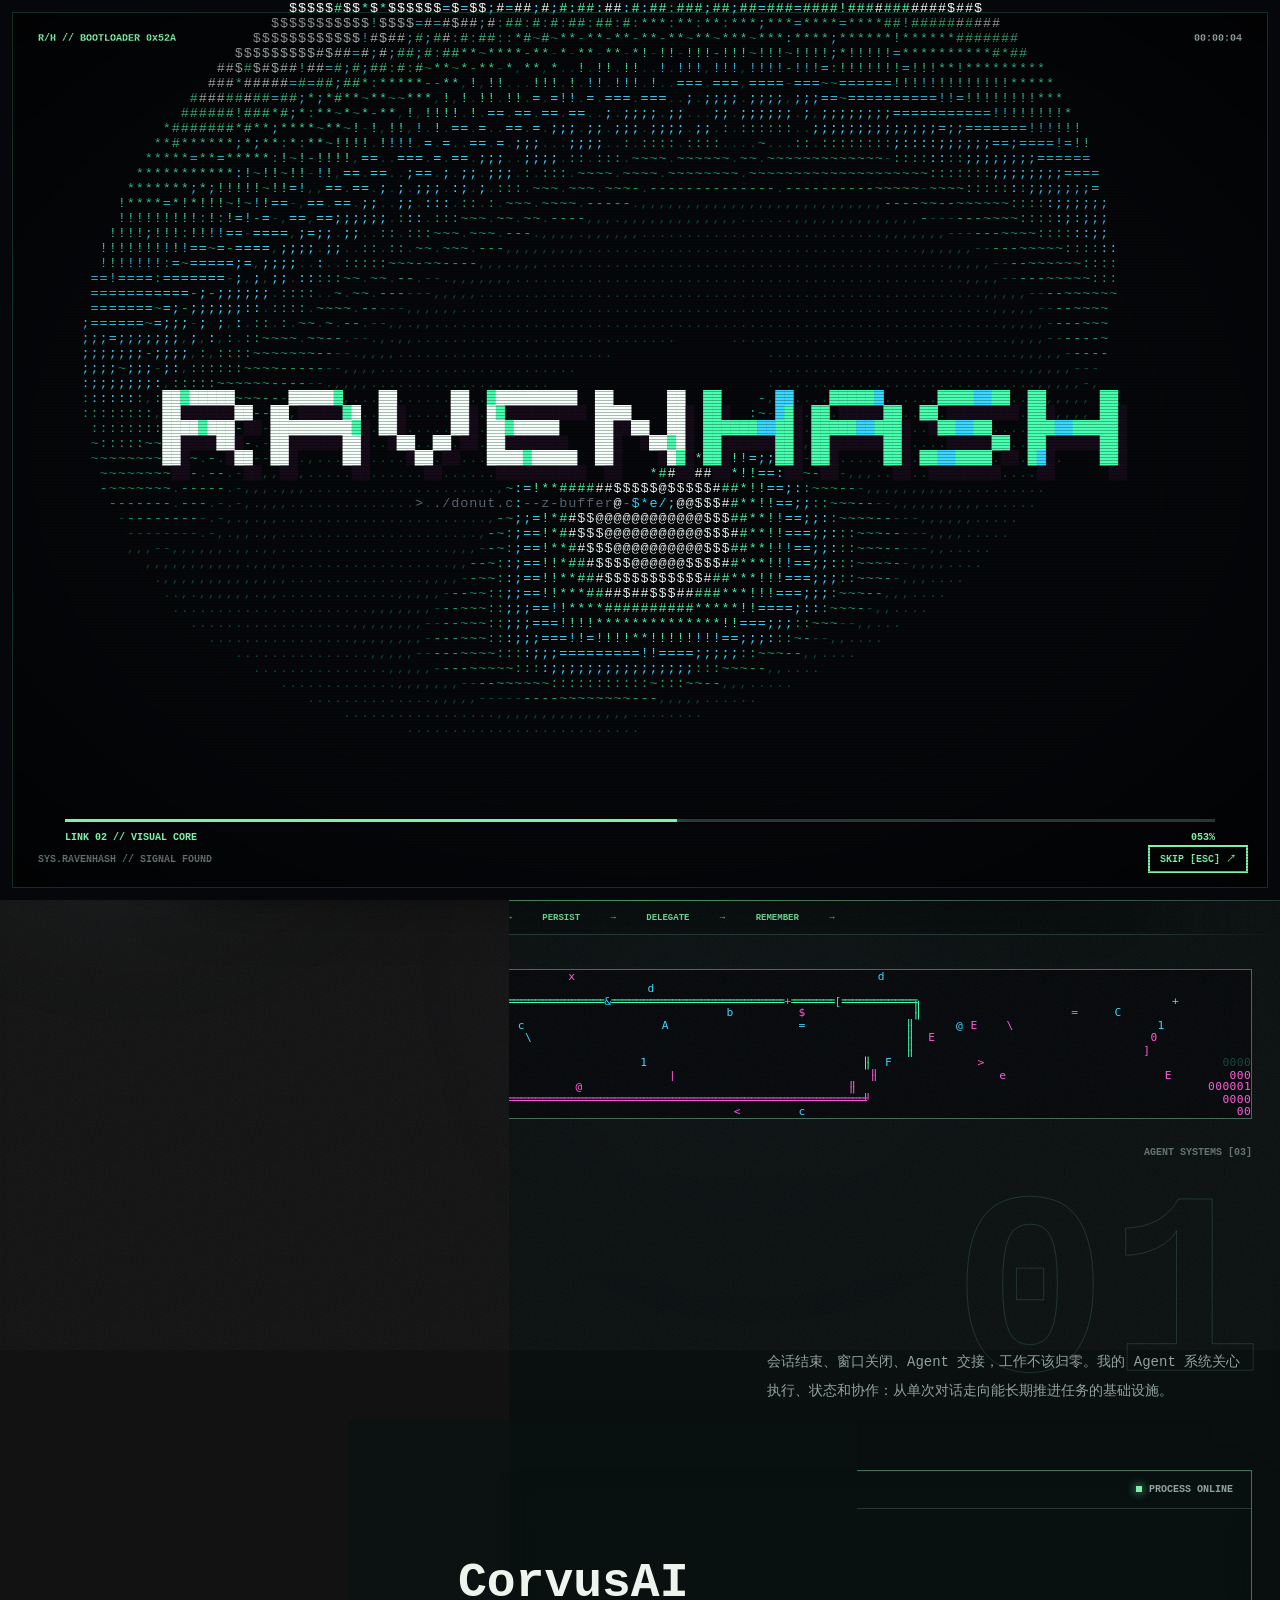
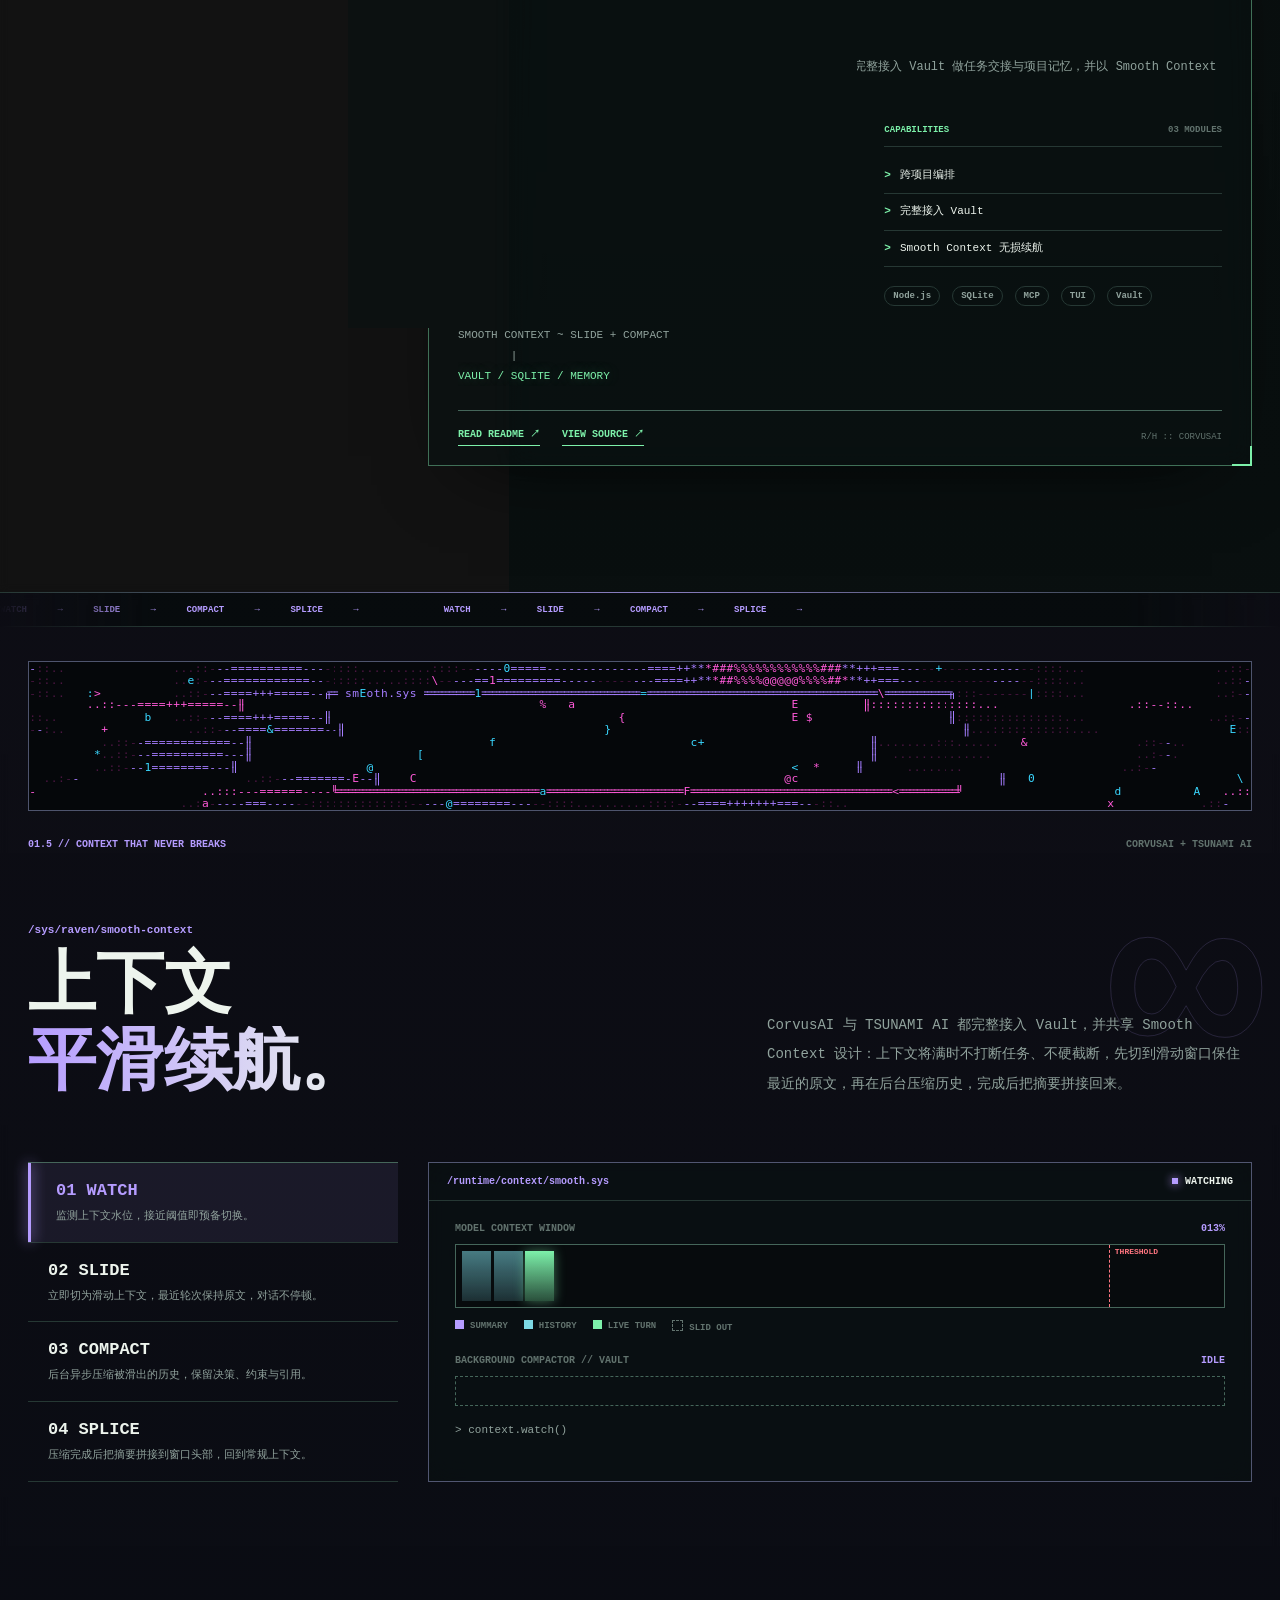
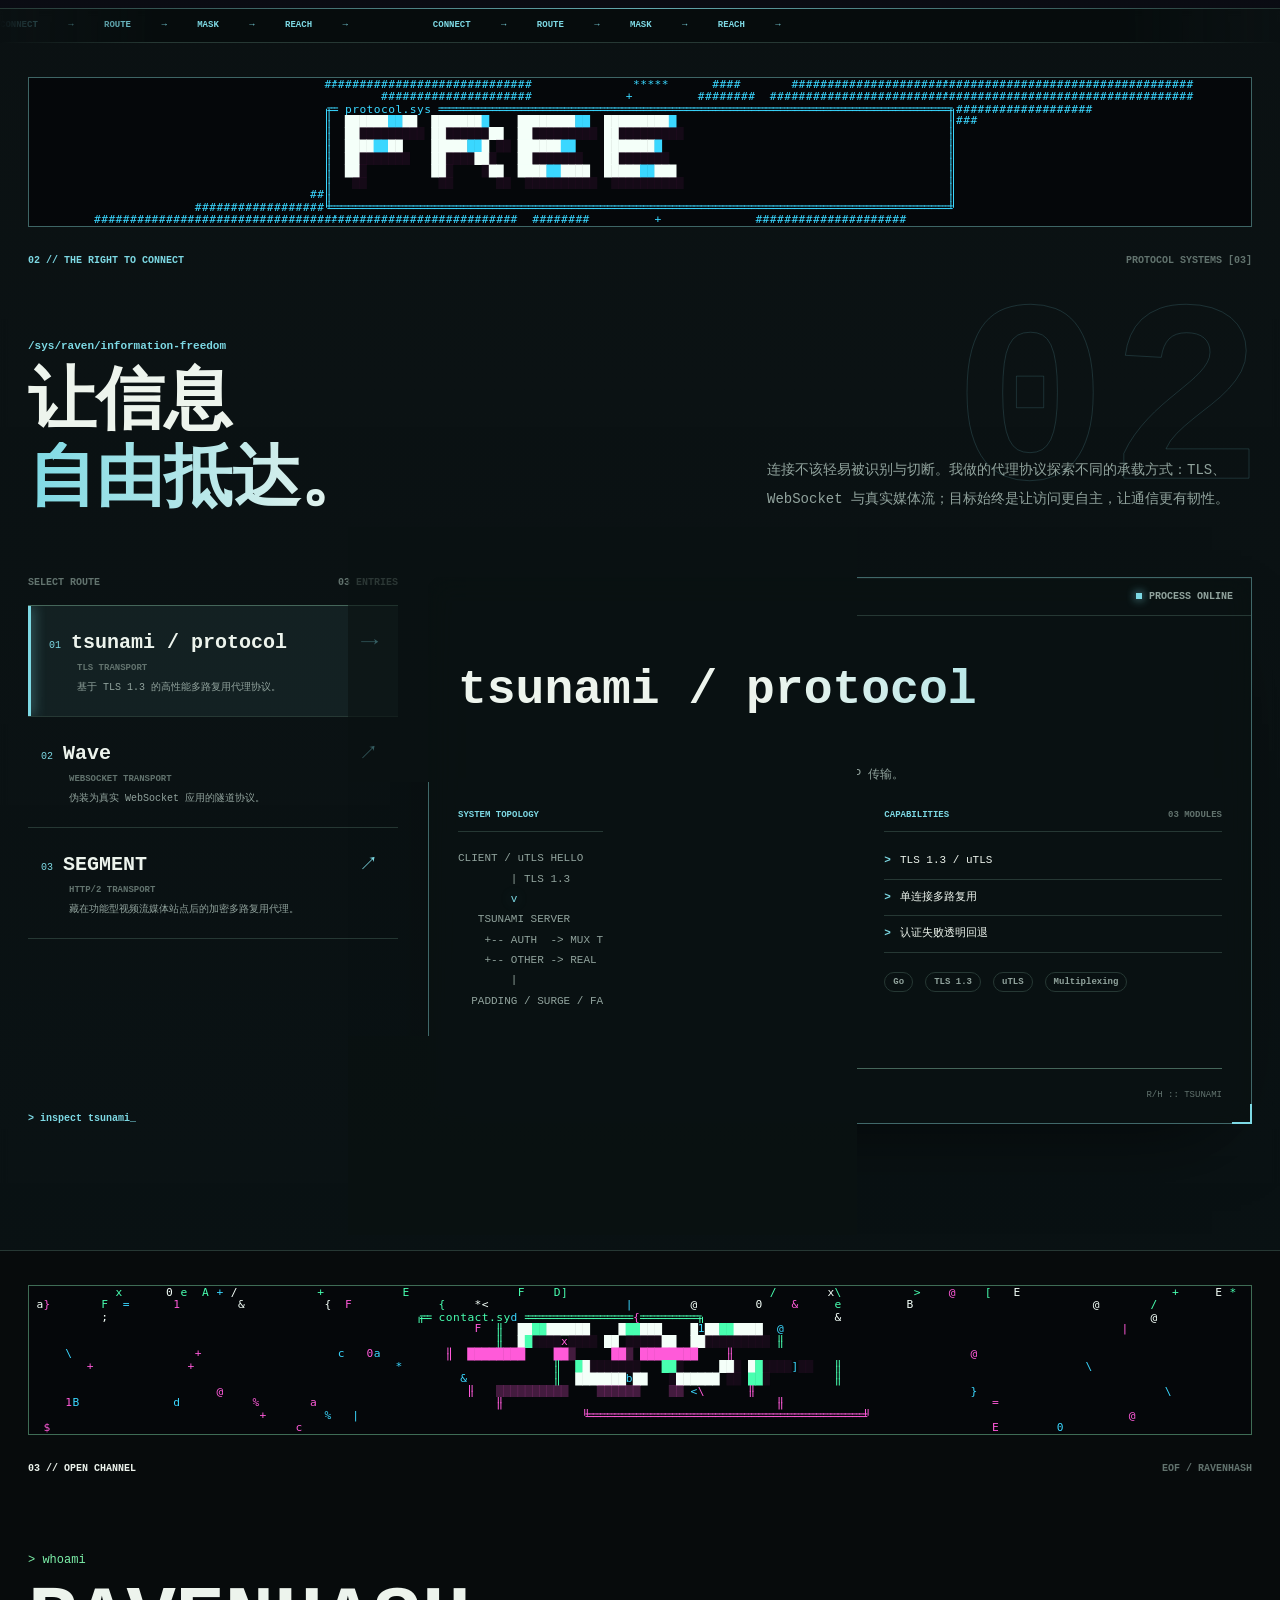
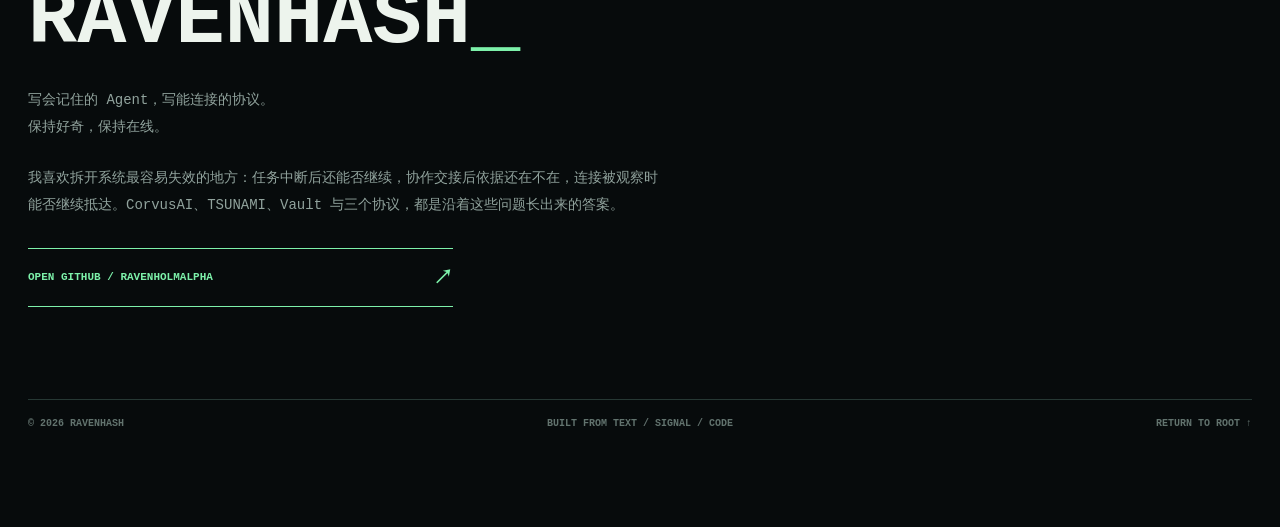
==== index.html @ 02976c50 "first commit" ====
<!doctype html>
<html lang="zh-CN">
<head>
  <meta charset="utf-8">
  <meta name="viewport" content="width=device-width, initial-scale=1">
  <meta name="theme-color" content="#070b0c">
  <meta name="description" content="RavenHASH 的个人终端：持续工作的 AI Agent，与通向信息自由的代理协议。">
  <title>RavenHASH // Operator Terminal</title>
  <link rel="icon" href="./favicon.svg" type="image/svg+xml">
  <link rel="stylesheet" href="./styles.css">
  <link rel="stylesheet" href="./design.css">
  <script src="./tui/core.js" defer></script>
  <script src="./tui/draw.js" defer></script>
  <script src="./tui/bg.js" defer></script>
  <script src="./tui/intro.js" defer></script>
  <script src="./tui/hero.js" defer></script>
  <script src="./tui/sections.js" defer></script>
  <script src="./shell.js" defer></script>
  <script src="./site.js" defer></script>
  <script src="./fx.js" defer></script>
</head>
<body>
  <canvas id="ambient" class="ambient" aria-hidden="true"></canvas>
  <div class="aurora" aria-hidden="true"><i></i><i></i><i></i></div>
  <div class="spotlight" aria-hidden="true"></div>
  <div class="grain" aria-hidden="true"></div>
  <div class="screen-noise" aria-hidden="true"></div>

  <div class="intro intro--tui" id="intro" role="dialog" aria-modal="true" aria-label="RavenHASH 启动动画" data-stage="0">
    <canvas id="intro-field" aria-hidden="true"></canvas>
    <div class="intro-frame">
      <div class="intro-top"><span>R/H // BOOTLOADER 0x52A</span><span id="intro-time">00:00:00</span></div>
      <div class="intro-main">
        <div class="intro-caption"><span id="intro-stage-count">01 / 05</span><span id="intro-phase">INITIALIZING</span></div>
        <p class="intro-command" id="intro-command">&gt; init ravenhash --mode=operator</p>
        <div class="intro-wordmark" data-text="RAVENHASH">RAVEN<span>HASH</span><i>_</i></div>
        <canvas id="intro-donut" aria-hidden="true"></canvas>
        <div class="intro-dual" aria-hidden="true"><span>AI AGENT<br><small>BUILD / RUN / REMEMBER</small></span><span>INFORMATION<br>FREEDOM<small>ROUTE / MASK / REACH</small></span></div>
        <p class="intro-subline" id="intro-line">Locating operator...</p>
      </div>
      <div class="intro-bottom-zone">
        <div class="intro-logs" id="intro-logs" aria-hidden="true"></div>
        <div class="intro-progress-wrap"><div class="intro-progress" aria-hidden="true"><div id="intro-progress"></div></div><div class="intro-readout"><span id="intro-status">LINK 00 // IDENTITY</span><span id="intro-percent">000%</span></div></div>
      </div>
      <div class="intro-bottom"><span>SYS.RAVENHASH // SIGNAL FOUND</span><button id="skip-intro" type="button" title="跳过开场动画">SKIP [ESC] ↗</button></div>
    </div>
  </div>

  <div class="page" id="page">
    <header class="site-header">
      <a class="header-brand" href="#home" aria-label="RavenHASH 首页"><span class="brand-glyph">[R/H]</span><span>RAVENHASH<span class="cursor">_</span></span></a>
      <nav class="header-nav" aria-label="主导航"><a href="#home">00 / HOME</a><a href="#agent">01 / AGENTS</a><a href="#smooth">01.5 / CONTEXT</a><a href="#protocol">02 / FREEDOM</a></nav>
      <div class="header-right"><span class="system-live"><span class="live-dot"></span>ONLINE</span><span id="clock">--:--:--</span><button type="button" id="replay-intro" aria-label="重播开场动画" title="重播开场动画">↻</button></div>
      <div class="scroll-progress" aria-hidden="true"><i id="scroll-progress"></i></div>
    </header>

    <main>
      <section class="hero hero--center" id="home" aria-labelledby="hero-title">
        <canvas id="hero-tui" class="hero-tui" aria-hidden="true"></canvas>
        <div class="hero-overline"><span>SYS://OPERATOR/IDENTITY</span><span>ROOT ACCESS / GRANTED</span></div>
        <div class="hero-layout">
          <div class="hero-copy">
            <p class="hero-ident"><span class="status-square"></span> OPERATOR: RAVEN <span>//</span> HANDLE: RAVENHASH</p>
            <h1 id="hero-title"><span>RAVEN</span><span>HASH<b class="cursor">_</b></span></h1>
            <p class="hero-creed">代码要在会话结束后继续运行。<br>信息要能越过人为的边界。</p>
            <p class="hero-bio">我是 Raven，一个偏爱终端的 leet 程序员。我把注意力放在两件事上：让 AI Agent 拥有持续执行与协作的能力，让网络协议保有连接的自由。</p>
            <div class="hero-links"><a href="#agent"><span>01</span> EXPLORE AGENTS <span>↗</span></a><a href="#protocol"><span>02</span> EXPLORE PROTOCOLS <span>↗</span></a></div>
          </div>
          <div class="hero-visual" aria-label="实时旋转的字符甜甜圈">
            <div class="visual-top"><span>donut.c // process alive</span><span>PID 0x52A</span></div>
            <div class="donut-stage"><div class="donut-orbit" aria-hidden="true"></div><div class="donut-orbit o2" aria-hidden="true"></div><div class="donut-axis" aria-hidden="true"><span>+</span><span>+</span><span>+</span><span>+</span></div><canvas id="donut" role="img" aria-label="由终端字符组成的旋转甜甜圈"></canvas><div class="donut-coordinate">X: <span id="angle-a">0.00</span><br>Y: <span id="angle-b">0.00</span></div></div>
            <div class="visual-bottom"><span>ASCII TORUS / Z-BUFFER / REALTIME</span><span>▁▃▅▇▅▃▁</span></div>
          </div>
        </div>
        <div class="hero-foot"><span>TERMINAL-NATIVE BY INSTINCT. SYSTEMS-FIRST BY DESIGN.</span><a href="#agent">SCROLL TO ENTER ↓</a></div>
      </section>

      <section class="chapter chapter-agent" id="agent" data-chapter="agent" aria-labelledby="agent-title">
        <div class="chapter-ribbon" aria-hidden="true"><span>RUN → PERSIST → DELEGATE → REMEMBER →</span><span>RUN → PERSIST → DELEGATE → REMEMBER →</span></div>
        <div class="chapter-inner">
          <canvas class="tui-banner" data-scene="agent" data-label="AGENTS" data-sub="> mount agent://corvusai  agent://tsunami-ai  agent://vault" aria-hidden="true"></canvas><div class="section-index"><span>01 // INTELLIGENCE THAT STAYS</span><span>AGENT SYSTEMS [03]</span></div>
          <div class="chapter-heading" data-num="01"><div><p class="section-kicker">/sys/raven/agent-systems</p><h2 id="agent-title">让智能体<br><em>继续工作。</em></h2></div><p>会话结束、窗口关闭、Agent 交接，工作不该归零。我的 Agent 系统关心执行、状态和协作：从单次对话走向能长期推进任务的基础设施。</p></div>
          <div class="chapter-workspace"><div class="project-nav"><div class="project-nav-head"><span>SELECT PROCESS</span><span>03 ENTRIES</span></div><div class="project-tabs" id="agent-tabs" role="tablist" aria-label="AI Agent 项目"></div><div class="project-nav-foot">&gt; inspect corvusai<span class="cursor">_</span></div></div><div class="project-console" id="agent-console" role="tabpanel" aria-live="polite"></div></div>
        </div>
      </section>

      <section class="chapter chapter-smooth" id="smooth" data-chapter="smooth" aria-labelledby="smooth-title">
        <div class="chapter-ribbon" aria-hidden="true"><span>WATCH → SLIDE → COMPACT → SPLICE →</span><span>WATCH → SLIDE → COMPACT → SPLICE →</span></div>
        <div class="chapter-inner">
          <canvas class="tui-banner" data-scene="smooth" data-label="CONTEXT" data-sub="> watch -> slide -> compact -> splice" aria-hidden="true"></canvas><div class="section-index"><span>01.5 // CONTEXT THAT NEVER BREAKS</span><span>CORVUSAI + TSUNAMI AI</span></div>
          <div class="chapter-heading" data-num="∞"><div><p class="section-kicker">/sys/raven/smooth-context</p><h2 id="smooth-title">上下文<br><em>平滑续航。</em></h2></div><p>CorvusAI 与 TSUNAMI AI 都完整接入 Vault，并共享 Smooth Context 设计：上下文将满时不打断任务、不硬截断，先切到滑动窗口保住最近的原文，再在后台压缩历史，完成后把摘要拼接回来。</p></div>
          <div class="smooth-lab">
            <ol class="smooth-steps" id="smooth-steps">
              <li data-step="0"><b>01 WATCH</b><span>监测上下文水位，接近阈值即预备切换。</span></li>
              <li data-step="1"><b>02 SLIDE</b><span>立即切为滑动上下文，最近轮次保持原文，对话不停顿。</span></li>
              <li data-step="2"><b>03 COMPACT</b><span>后台异步压缩被滑出的历史，保留决策、约束与引用。</span></li>
              <li data-step="3"><b>04 SPLICE</b><span>压缩完成后把摘要拼接到窗口头部，回到常规上下文。</span></li>
            </ol>
            <div class="smooth-panel" role="img" aria-label="Smooth Context 过程演示：水位上升、滑动窗口、后台压缩、摘要拼接">
              <div class="console-bar"><span>/runtime/context/smooth.sys</span><span><i></i><b id="smooth-mode">WATCHING</b></span></div>
              <div class="smooth-body">
                <div class="smooth-meter-head"><span>MODEL CONTEXT WINDOW</span><span id="smooth-level">000%</span></div>
                <div class="smooth-window" id="smooth-window"><div class="smooth-threshold"><span>THRESHOLD</span></div></div>
                <div class="smooth-legend"><span class="k-sum">SUMMARY</span><span class="k-hist">HISTORY</span><span class="k-live">LIVE TURN</span><span class="k-out">SLID OUT</span></div>
                <div class="smooth-meter-head"><span>BACKGROUND COMPACTOR // VAULT</span><span id="smooth-job">IDLE</span></div>
                <div class="smooth-lane" id="smooth-lane"></div>
                <p class="smooth-log" id="smooth-log">&gt; context.watch()</p>
              </div>
            </div>
          </div>
        </div>
      </section>

      <section class="chapter chapter-protocol" id="protocol" data-chapter="protocol" aria-labelledby="protocol-title">
        <div class="chapter-ribbon" aria-hidden="true"><span>CONNECT → ROUTE → MASK → REACH →</span><span>CONNECT → ROUTE → MASK → REACH →</span></div>
        <div class="chapter-inner">
          <canvas class="tui-banner" data-scene="protocol" data-label="FREEDOM" data-sub="> route tsunami://  wave://  segment://" aria-hidden="true"></canvas><div class="section-index"><span>02 // THE RIGHT TO CONNECT</span><span>PROTOCOL SYSTEMS [03]</span></div>
          <div class="chapter-heading" data-num="02"><div><p class="section-kicker">/sys/raven/information-freedom</p><h2 id="protocol-title">让信息<br><em>自由抵达。</em></h2></div><p>连接不该轻易被识别与切断。我做的代理协议探索不同的承载方式：TLS、WebSocket 与真实媒体流；目标始终是让访问更自主，让通信更有韧性。</p></div>
          <div class="chapter-workspace"><div class="project-nav"><div class="project-nav-head"><span>SELECT ROUTE</span><span>03 ENTRIES</span></div><div class="project-tabs" id="protocol-tabs" role="tablist" aria-label="代理协议项目"></div><div class="project-nav-foot">&gt; inspect tsunami<span class="cursor">_</span></div></div><div class="project-console" id="protocol-console" role="tabpanel" aria-live="polite"></div></div>
        </div>
      </section>

      <section class="closing" id="contact" aria-labelledby="closing-title"><div class="closing-inner"><canvas class="tui-banner" data-scene="contact" data-label="EOF" data-sub="> process exited with code 0" aria-hidden="true"></canvas><div class="section-index"><span>03 // OPEN CHANNEL</span><span>EOF / RAVENHASH</span></div><div class="closing-body"><p class="closing-prompt">&gt; whoami</p><h2 id="closing-title">RAVENHASH<span class="cursor">_</span></h2><p>写会记住的 Agent，写能连接的协议。<br>保持好奇，保持在线。</p><p class="closing-manifesto">我喜欢拆开系统最容易失效的地方：任务中断后还能否继续，协作交接后依据还在不在，连接被观察时能否继续抵达。CorvusAI、TSUNAMI、Vault 与三个协议，都是沿着这些问题长出来的答案。</p><a href="https://github.com/RavenholmAlpha" target="_blank" rel="noopener noreferrer" class="github-link"><span>OPEN GITHUB / RAVENHOLMALPHA</span><span>↗</span></a></div><footer><span>© <span id="year">2026</span> RAVENHASH</span><span>BUILT FROM TEXT / SIGNAL / CODE</span><a href="#home">RETURN TO ROOT ↑</a></footer></div></section>
    </main>
  </div>

  <aside class="shell-dock" aria-label="交互式 Shell"><div class="shell-output" id="shell-output" hidden><div class="shell-output-head"><span>RAVENHASH://SHELL</span><button type="button" id="close-output" aria-label="收起输出" title="收起 Shell 输出">×</button></div><div class="shell-lines" id="shell-lines" role="log" aria-live="polite"></div></div><form class="shell-form" id="shell-form" autocomplete="off"><button type="button" class="shell-toggle" id="toggle-shell" title="展开 Shell 输出" aria-label="展开 Shell 输出" aria-expanded="false">▣</button><label for="shell-input" class="shell-prompt">guest@raven<span>:</span>~$</label><input id="shell-input" name="command" type="text" placeholder="help / ls / inspect wave" spellcheck="false" aria-label="输入 Shell 命令"><button class="shell-submit" type="submit" title="执行命令" aria-label="执行命令">↵</button></form></aside>
</body>
</html>
---- styles.css ----
:root {
  color-scheme: dark;
  --bg: #070b0c;
  --ink: #edf4ed;
  --muted: #91a39d;
  --dim: #62736e;
  --line: #263834;
  --line-strong: #45665a;
  --accent: #7df1aa;
  --cyan: #7dd9e4;
  --amber: #ffc77c;
  --red: #ff7680;
  --font: "Cascadia Code", "JetBrains Mono", "SFMono-Regular", Consolas, "Microsoft YaHei", monospace;
  font-family: var(--font);
}
:root[data-theme="amber"] { --accent: #ffc77c; --line-strong: #806546; }
:root[data-theme="ice"] { --accent: #8de5ed; --line-strong: #4c7e81; }
* { box-sizing: border-box; }
html { scroll-behavior: smooth; }
body { min-width: 320px; margin: 0; overflow-x: hidden; background: var(--bg); color: var(--ink); }
button, input { font: inherit; }
button { cursor: pointer; }
a { color: inherit; text-decoration: none; }
a:focus-visible, button:focus-visible, input:focus-visible { outline: 2px solid var(--accent); outline-offset: 4px; }
::selection { color: var(--bg); background: var(--accent); }
[hidden] { display: none !important; }
.ambient { position: fixed; inset: 0; z-index: 0; width: 100%; height: 100%; pointer-events: none; opacity: .66; }
.screen-noise { position: fixed; inset: 0; z-index: 70; pointer-events: none; opacity: .13; background: repeating-linear-gradient(0deg, transparent 0 2px, #000 2px 3px); }
.page { position: relative; z-index: 1; }
.cursor { color: var(--accent); font-weight: 400; animation: cursor 1s steps(1) infinite; }
.live-dot, .status-square { display: inline-block; width: 7px; height: 7px; background: var(--accent); box-shadow: 0 0 15px var(--accent); animation: live 2s ease-in-out infinite; }

.site-header { position: sticky; top: 0; z-index: 30; height: 62px; padding: 0 max(28px, calc((100vw - 1490px)/2)); display: grid; grid-template-columns: 1fr auto 1fr; align-items: center; border-bottom: 1px solid var(--line); background: rgba(7, 11, 12, .94); backdrop-filter: blur(18px); font-size: 11px; font-weight: 800; }
.header-brand { display: inline-flex; width: max-content; align-items: center; gap: 13px; white-space: nowrap; }
.brand-glyph { color: var(--accent); font-size: 15px; }
.header-nav { display: flex; align-items: center; gap: 33px; color: var(--muted); }
.header-nav a:hover, .header-nav a:focus-visible { color: var(--accent); }
.header-right { justify-self: end; display: flex; align-items: center; gap: 20px; color: var(--muted); white-space: nowrap; }
.system-live { display: inline-flex; align-items: center; gap: 9px; color: var(--accent); }
#clock { color: var(--ink); font-variant-numeric: tabular-nums; }
#replay-intro { display: grid; place-items: center; width: 30px; height: 30px; border: 1px solid var(--line); background: transparent; color: var(--muted); font-size: 20px; line-height: 1; }
#replay-intro:hover { color: var(--accent); border-color: var(--accent); }

.hero { position: relative; isolation: isolate; display: flex; flex-direction: column; min-height: min(820px, calc(100svh - 98px)); padding: 24px max(28px, calc((100vw - 1490px)/2)) 0; overflow: hidden; background: radial-gradient(ellipse at 80% 44%, rgba(29, 73, 57, .18), transparent 55%); scroll-margin-top: 62px; }
.hero::before { content: ""; position: absolute; inset: 0; z-index: -1; pointer-events: none; background: repeating-linear-gradient(90deg, transparent 0 95px, rgba(125, 241, 170, .035) 95px 96px); }
.hero::after { content: "01001010 10010101 01010110 11001010 01110001 01011100"; position: absolute; right: 1%; top: 12%; color: rgba(125, 241, 170, .06); writing-mode: vertical-rl; font-size: 10px; letter-spacing: .6em; pointer-events: none; }
.hero-overline, .hero-foot, .section-index { display: flex; align-items: center; justify-content: space-between; gap: 20px; font-size: 10px; font-weight: 800; }
.hero-overline { color: var(--accent); }
.hero-overline span:last-child, .section-index span:last-child { color: var(--dim); }
.hero-layout { width: 100%; max-width: 1490px; flex: 1; display: grid; grid-template-columns: minmax(0, 1.02fr) minmax(0, .98fr); align-items: center; gap: 2%; margin: 0 auto; padding: 20px 0; }
.hero-copy { position: relative; z-index: 2; padding: 20px 0; }
.hero-ident { display: flex; align-items: center; gap: 9px; margin: 0 0 20px; color: var(--accent); font-size: 11px; font-weight: 800; white-space: nowrap; }
.hero-ident span:not(.status-square) { color: var(--dim); }
.hero h1 { display: flex; flex-direction: column; width: max-content; max-width: 100%; margin: 0; font-size: 112px; line-height: .88; font-weight: 900; letter-spacing: 0; white-space: nowrap; }
.hero h1 > span:last-child { color: var(--accent); text-shadow: 0 0 34px rgba(125, 241, 170, .17); }
.hero-creed { margin: 30px 0 0; font-size: 21px; line-height: 1.7; font-weight: 750; }
.hero-bio { max-width: 620px; margin: 24px 0 0; color: var(--muted); font-size: 13px; line-height: 1.9; }
.hero-links { display: flex; flex-wrap: wrap; gap: 10px; margin-top: 32px; }
.hero-links a { display: flex; justify-content: space-between; align-items: center; gap: 18px; min-width: 215px; padding: 13px 14px; border: 1px solid var(--line-strong); color: var(--ink); background: rgba(12, 21, 18, .85); font-size: 11px; font-weight: 800; transition: border-color .2s, background .2s, transform .2s; }
.hero-links a:first-child { border-color: var(--accent); background: var(--accent); color: #05100b; }
.hero-links a:hover { transform: translateY(-4px); border-color: var(--accent); }
.hero-links a span:first-child { opacity: .54; }
.hero-links a span:last-child { margin-left: auto; font-size: 16px; }
.hero-visual { position: relative; width: 100%; min-width: 0; max-width: 725px; justify-self: end; }
.visual-top, .visual-bottom { display: flex; justify-content: space-between; gap: 12px; color: var(--dim); font-size: 10px; font-weight: 800; white-space: nowrap; }
.visual-top span:first-child { color: var(--accent); }
.visual-bottom { padding-top: 12px; border-top: 1px solid var(--line); }
.visual-bottom span:last-child { color: var(--cyan); font-size: 15px; line-height: .7; }
.donut-stage { position: relative; width: 100%; aspect-ratio: 1.42; max-height: 510px; }
.donut-stage::before { content: ""; position: absolute; inset: 11% 8%; border: 1px dashed rgba(125, 241, 170, .15); pointer-events: none; }
.donut-stage::after { content: "Z-BUFFER  //  ACTIVE"; position: absolute; bottom: 5%; left: 0; color: var(--dim); font-size: 9px; }
#donut { display: block; width: 100%; height: 100%; }
.donut-axis { position: absolute; inset: 0; pointer-events: none; color: var(--line-strong); font-size: 17px; }
.donut-axis span { position: absolute; }
.donut-axis span:nth-child(1) { top: 9%; left: 6%; }.donut-axis span:nth-child(2) { top: 9%; right: 6%; }.donut-axis span:nth-child(3) { bottom: 9%; left: 6%; }.donut-axis span:nth-child(4) { bottom: 9%; right: 6%; }
.donut-coordinate { position: absolute; right: 0; top: 43%; color: var(--cyan); font-size: 10px; line-height: 1.9; font-variant-numeric: tabular-nums; }
.hero-foot { width: 100%; max-width: 1490px; min-height: 55px; margin: 0 auto; border-top: 1px solid var(--line); color: var(--dim); }
.hero-foot a { color: var(--accent); }
.hero-foot a:hover { text-decoration: underline; }

.chapter { --chapter-color: var(--accent); position: relative; padding-bottom: 126px; scroll-margin-top: 62px; border-top: 1px solid var(--line); background: rgba(8, 15, 15, .93); }
.chapter-protocol { --chapter-color: var(--cyan); background: rgba(9, 18, 20, .94); }
.chapter-ribbon { height: 34px; display: flex; gap: 85px; align-items: center; overflow: hidden; border-bottom: 1px solid var(--line); color: var(--chapter-color); background: rgba(6, 12, 12, .65); font-size: 9px; font-weight: 800; white-space: nowrap; }
.chapter-ribbon span { flex: 0 0 auto; word-spacing: 25px; animation: ribbon 20s linear infinite; }
.chapter-inner { max-width: 1490px; margin: 0 auto; padding: 34px 28px 0; }
.section-index { color: var(--chapter-color); }
.chapter-heading { display: flex; justify-content: space-between; align-items: end; gap: 48px; margin: 74px 0 58px; }
.section-kicker { margin: 0 0 14px; color: var(--chapter-color); font-size: 11px; font-weight: 800; }
.chapter-heading h2 { margin: 0; font-size: 68px; line-height: 1.13; font-weight: 900; letter-spacing: 0; }
.chapter-heading h2 em { color: var(--chapter-color); font-style: normal; }
.chapter-heading > p { max-width: 485px; margin: 0 0 5px; color: var(--muted); font-size: 14px; line-height: 2.1; }
.chapter-workspace { display: grid; grid-template-columns: 370px minmax(0, 1fr); gap: 30px; align-items: stretch; }
.project-nav { display: flex; flex-direction: column; min-width: 0; }
.project-nav-head, .project-nav-foot { display: flex; justify-content: space-between; gap: 10px; color: var(--dim); font-size: 10px; font-weight: 800; }
.project-nav-head { margin: 0 0 17px; }
.project-nav-foot { margin-top: auto; padding-top: 18px; color: var(--chapter-color); }
.project-tabs { border-top: 1px solid var(--line-strong); }
.project-tab { position: relative; display: block; width: 100%; min-height: 111px; padding: 18px 20px 16px 13px; border: 0; border-bottom: 1px solid var(--line); background: transparent; color: var(--ink); text-align: left; transition: background .25s, padding-left .25s; }
.project-tab:hover, .project-tab[aria-selected="true"] { background: color-mix(in srgb, var(--chapter-color) 7%, transparent); padding-left: 21px; }
.project-tab[aria-selected="true"]::before { content: ""; position: absolute; top: 0; bottom: 0; left: 0; width: 3px; background: var(--chapter-color); box-shadow: 0 0 13px var(--chapter-color); }
.project-tab-line { display: flex; align-items: baseline; justify-content: space-between; gap: 10px; }
.project-tab-index { color: var(--chapter-color); font-size: 10px; }
.project-tab-name { flex: 1; font-size: 20px; font-weight: 800; overflow-wrap: anywhere; }
.project-tab-arrow { color: var(--chapter-color); font-size: 19px; transition: transform .25s; }
.project-tab[aria-selected="true"] .project-tab-arrow { transform: rotate(45deg); }
.project-tab-kind { display: block; margin: 8px 0 0 28px; color: var(--dim); font-size: 9px; font-weight: 800; }
.project-tab-summary { display: block; margin: 7px 0 0 28px; color: var(--muted); font-size: 10px; line-height: 1.6; }
.project-console { min-width: 0; min-height: 520px; border: 1px solid var(--line-strong); background: rgba(7, 13, 13, .78); box-shadow: inset 0 0 90px rgba(0, 0, 0, .18); }
.project-console.swap { animation: console-in .35s both; }
.console-bar { display: flex; justify-content: space-between; gap: 12px; padding: 13px 18px; border-bottom: 1px solid var(--line); color: var(--chapter-color); font-size: 10px; font-weight: 800; }
.console-bar span:last-child { color: var(--muted); white-space: nowrap; }
.console-bar i { display: inline-block; width: 6px; height: 6px; margin-right: 7px; background: var(--chapter-color); box-shadow: 0 0 10px var(--chapter-color); animation: live 2s infinite; }
.console-main { padding: 25px 29px 0; }
.console-eyebrow { margin: 0 0 12px; color: var(--chapter-color); font-size: 10px; font-weight: 800; }
.console-title { margin: 0; font-size: 48px; line-height: 1.1; font-weight: 900; overflow-wrap: anywhere; }
.console-summary { margin: 13px 0 0; color: var(--ink); font-size: 14px; line-height: 1.7; }
.console-detail { max-width: 800px; margin: 10px 0 0; color: var(--muted); font-size: 12px; line-height: 1.85; }
.console-lower { display: grid; grid-template-columns: minmax(0, 1.08fr) minmax(205px, .92fr); gap: 30px; padding: 24px 29px 24px; }
.console-col-title { display: flex; justify-content: space-between; gap: 10px; padding-bottom: 11px; border-bottom: 1px solid var(--line); color: var(--chapter-color); font-size: 9px; font-weight: 800; }
.console-col-title span:last-child { color: var(--dim); }
.console-diagram { min-height: 196px; overflow-x: auto; margin: 16px 0 0; font: 11px/1.85 var(--font); color: var(--muted); scrollbar-color: var(--line-strong) transparent; }
.diagram-line { display: block; width: max-content; white-space: pre; transition: color .2s, text-shadow .2s; }
.diagram-line.is-hot { color: var(--chapter-color); text-shadow: 0 0 13px color-mix(in srgb, var(--chapter-color) 35%, transparent); }
.console-facts { padding: 0; margin: 11px 0 0; list-style: none; }
.console-facts li { display: flex; align-items: baseline; gap: 9px; padding: 9px 0; border-bottom: 1px solid var(--line); color: var(--ink); font-size: 11px; line-height: 1.6; }
.console-facts li::before { content: ">"; color: var(--chapter-color); font-weight: 800; }
.console-stack { display: flex; flex-wrap: wrap; gap: 6px 12px; margin: 19px 0 0; color: var(--dim); font-size: 9px; font-weight: 800; }
.console-stack span::before { content: "+ "; color: var(--chapter-color); }
.console-footer { display: flex; flex-wrap: wrap; gap: 22px; align-items: center; margin: 0 29px; padding: 16px 0 19px; border-top: 1px solid var(--line-strong); }
.console-footer a { color: var(--chapter-color); font-size: 10px; font-weight: 800; border-bottom: 1px solid currentColor; padding-bottom: 4px; }
.console-footer a:hover { color: var(--ink); }
.console-footer .console-index { margin-left: auto; color: var(--dim); font-size: 9px; }
.chapter-heading.reveal, .chapter-workspace.reveal { opacity: 0; transform: translateY(28px); transition: opacity .7s, transform .7s; }
.chapter-heading.reveal.visible, .chapter-workspace.reveal.visible { opacity: 1; transform: translateY(0); }
.chapter-workspace.reveal { transition-delay: .1s; }

.closing { min-height: 490px; padding: 34px 28px 100px; border-top: 1px solid var(--line); background: rgba(7, 11, 12, .92); scroll-margin-top: 62px; }
.closing-inner { max-width: 1434px; margin: 0 auto; }
.closing-body { padding: 79px 0 92px; }
.closing-prompt { margin: 0 0 13px; color: var(--accent); font-size: 12px; }
.closing h2 { width: max-content; max-width: 100%; margin: 0; font-size: 82px; line-height: 1; font-weight: 900; overflow-wrap: anywhere; }
.closing-body > p:not(.closing-prompt) { margin: 25px 0 0; color: var(--muted); font-size: 14px; line-height: 1.9; }
.closing-body .closing-manifesto { max-width: 630px; margin-top: 15px; color: var(--dim); font-size: 12px; line-height: 1.9; }
.github-link { display: flex; justify-content: space-between; align-items: center; gap: 25px; width: min(100%, 425px); margin-top: 29px; padding: 15px 0; border-top: 1px solid var(--accent); border-bottom: 1px solid var(--accent); color: var(--accent); font-size: 11px; font-weight: 800; transition: padding .25s, color .25s; }
.github-link:hover { padding-left: 10px; color: var(--ink); }
.github-link span:last-child { font-size: 20px; }
.closing footer { display: flex; justify-content: space-between; gap: 20px; padding-top: 18px; border-top: 1px solid var(--line); color: var(--dim); font-size: 10px; font-weight: 800; }
.closing footer a:hover { color: var(--accent); }

.shell-dock { position: fixed; z-index: 40; left: 50%; bottom: 16px; width: min(900px, calc(100% - 34px)); transform: translateX(-50%); filter: drop-shadow(0 15px 28px rgba(0, 0, 0, .55)); }
.shell-form { display: flex; align-items: center; gap: 13px; height: 57px; padding: 0 10px; border: 1px solid var(--line-strong); background: rgba(8, 17, 16, .97); backdrop-filter: blur(18px); }
.shell-toggle, .shell-submit { display: grid; place-items: center; flex: 0 0 34px; width: 34px; height: 34px; border: 0; background: transparent; color: var(--accent); font-size: 21px; line-height: 1; }
.shell-toggle:hover, .shell-submit:hover { color: var(--bg); background: var(--accent); }
.shell-prompt { flex: 0 0 auto; color: var(--accent); font-size: 12px; font-weight: 800; white-space: nowrap; }
.shell-prompt span { color: var(--muted); }
#shell-input { min-width: 0; flex: 1; border: 0; outline: 0; background: transparent; color: var(--ink); font-size: 12px; caret-color: var(--accent); }
#shell-input::placeholder { color: var(--dim); }
.shell-output { max-height: min(330px, 46svh); overflow: hidden; border: 1px solid var(--line-strong); border-bottom: 0; background: rgba(8, 17, 16, .99); }
.shell-output-head { display: flex; align-items: center; justify-content: space-between; height: 37px; padding: 0 15px; border-bottom: 1px solid var(--line); color: var(--accent); font-size: 10px; font-weight: 800; }
.shell-output-head button { border: 0; background: transparent; color: var(--muted); font-size: 20px; }
.shell-output-head button:hover { color: var(--ink); }
.shell-lines { min-height: 70px; max-height: calc(min(330px, 46svh) - 38px); padding: 13px 16px 16px; overflow-y: auto; scrollbar-color: var(--line-strong) transparent; }
.shell-line { min-height: 20px; color: var(--muted); font-size: 11px; line-height: 1.7; white-space: pre-wrap; overflow-wrap: anywhere; }
.shell-line.command { color: var(--accent); }.shell-line.error { color: var(--red); }

.intro { position: fixed; inset: 0; z-index: 100; overflow: hidden; background: #030809; transition: opacity .5s ease, visibility .5s ease; }
.intro.done { opacity: 0; visibility: hidden; pointer-events: none; }
#intro-field { position: absolute; inset: 0; width: 100%; height: 100%; opacity: .9; }
.intro::before { content: ""; position: absolute; inset: 0; background: repeating-linear-gradient(90deg, transparent 0 75px, rgba(125, 241, 170, .07) 75px 76px), repeating-linear-gradient(0deg, transparent 0 75px, rgba(125, 241, 170, .07) 75px 76px); opacity: .4; transform: perspective(700px) rotateX(23deg) scale(1.4); }
.intro::after { content: ""; position: absolute; inset: -25%; pointer-events: none; background: linear-gradient(180deg, transparent 43%, rgba(125, 241, 170, .09) 50%, transparent 57%); animation: intro-scan 2s linear infinite; }
.intro-frame { position: relative; z-index: 1; display: flex; flex-direction: column; justify-content: space-between; height: calc(100% - 24px); margin: 12px; padding: 20px 25px; border: 1px solid rgba(125, 241, 170, .24); }
.intro-top, .intro-bottom { display: flex; justify-content: space-between; gap: 15px; color: var(--accent); font-size: 10px; font-weight: 800; }
.intro-top span:last-child { color: var(--muted); font-variant-numeric: tabular-nums; }
.intro-main { position: relative; display: flex; flex-direction: column; justify-content: center; width: min(100%, 1150px); min-height: 370px; margin: auto; }
.intro-caption { display: flex; gap: 19px; color: var(--accent); font-size: 11px; font-weight: 800; }
.intro-caption span:first-child { color: var(--dim); }
.intro-command { margin: 29px 0 12px; color: var(--cyan); font-size: 14px; }
.intro-wordmark { position: relative; width: max-content; max-width: 100%; font-size: 102px; line-height: 1; font-weight: 900; white-space: nowrap; text-shadow: 0 0 40px rgba(125, 241, 170, .25); clip-path: inset(0 100% 0 0); transition: opacity .4s, transform .5s; }
.intro-wordmark span, .intro-wordmark i { color: var(--accent); font-style: normal; }
.intro-wordmark i { animation: cursor .6s steps(1) infinite; }
.intro.glitch .intro-wordmark::before, .intro.glitch .intro-wordmark::after { content: attr(data-text); position: absolute; inset: 0; pointer-events: none; }
.intro.glitch .intro-wordmark::before { color: var(--red); clip-path: inset(25% 0 59% 0); transform: translate(-8px, 0); }
.intro.glitch .intro-wordmark::after { color: var(--cyan); clip-path: inset(65% 0 12% 0); transform: translate(8px, 0); }
.intro-subline { min-height: 35px; margin: 27px 0 0; color: var(--muted); font-size: 14px; transition: color .2s, font-size .3s; }
#intro-donut { position: absolute; left: 50%; top: 50%; width: min(100%, 780px); height: min(44svh, 440px); transform: translate(-50%, -50%); opacity: 0; pointer-events: none; transition: opacity .3s; }
.intro-dual { position: absolute; inset: 25% 0 auto; display: grid; grid-template-columns: 1fr 1fr; gap: 40px; color: var(--accent); font-size: 47px; line-height: 1.08; font-weight: 900; opacity: 0; transform: translateY(30px); transition: opacity .35s, transform .45s; }
.intro-dual > span:last-child { color: var(--cyan); }
.intro-dual small { display: block; margin-top: 20px; color: var(--dim); font-size: 11px; font-weight: 700; }
.intro[data-stage="2"] .intro-wordmark, .intro[data-stage="3"] .intro-wordmark { opacity: 0; transform: scale(.92); }
.intro[data-stage="2"] .intro-caption, .intro[data-stage="2"] .intro-command, .intro[data-stage="2"] .intro-subline,
.intro[data-stage="3"] .intro-command, .intro[data-stage="3"] .intro-subline { opacity: 0; }
.intro[data-stage="2"] #intro-donut { opacity: 1; }
.intro[data-stage="3"] #intro-donut { opacity: .2; }
.intro[data-stage="3"] .intro-dual { opacity: 1; transform: translateY(0); }
.intro[data-stage="4"] .intro-wordmark { opacity: 1; }
.intro[data-stage="4"] .intro-subline { color: var(--accent); font-size: 19px; }
.intro-bottom-zone { width: min(100%, 1150px); margin: 0 auto 38px; }
.intro-logs { min-height: 91px; color: var(--muted); font-size: 10px; line-height: 1.6; white-space: pre-line; }
.intro-progress-wrap { margin-top: 18px; }
.intro-progress { height: 3px; overflow: hidden; background: var(--line); }
.intro-progress > div { height: 100%; width: 0; background: var(--accent); box-shadow: 0 0 18px var(--accent); }
.intro-readout { display: flex; justify-content: space-between; margin-top: 10px; color: var(--accent); font-size: 10px; font-weight: 800; }
.intro-bottom { align-items: center; color: var(--dim); }
.intro-bottom button { border: 0; background: transparent; color: var(--accent); font-size: 10px; font-weight: 800; }
.intro-bottom button:hover { color: var(--ink); }
@keyframes cursor { 50% { opacity: 0; } }
@keyframes live { 50% { opacity: .35; box-shadow: 0 0 3px currentColor; } }
@keyframes ribbon { to { transform: translateX(-100%); } }
@keyframes console-in { from { opacity: .45; transform: translateY(8px); } to { opacity: 1; transform: translateY(0); } }
@keyframes intro-scan { from { transform: translateY(-55%); } to { transform: translateY(55%); } }

@media (max-width: 1150px) {
  .hero h1 { font-size: 88px; }
  .hero-creed { font-size: 18px; }
  .chapter-workspace { grid-template-columns: 310px minmax(0, 1fr); gap: 20px; }
  .chapter-heading h2 { font-size: 60px; }
  .console-lower { gap: 16px; }
  .intro-wordmark { font-size: 82px; }
}
@media (max-height: 800px) and (min-width: 621px) {
  .hero h1 { font-size: 98px; }
  .hero-creed { margin-top: 22px; }
  .hero-bio { margin-top: 16px; }
  .hero-links { margin-top: 23px; }
  .hero-layout { padding-top: 8px; padding-bottom: 8px; }
}
@media (max-width: 900px) {
  .site-header { grid-template-columns: 1fr auto; padding: 0 22px; }
  .header-nav { display: none; }
  .hero { padding-left: 22px; padding-right: 22px; min-height: 690px; }
  .hero-layout { grid-template-columns: 1.08fr .92fr; gap: 0; }
  .hero h1 { font-size: 72px; }
  .hero-creed { font-size: 16px; }
  .hero-bio { font-size: 11px; }
  .hero-links a { min-width: 178px; font-size: 10px; }
  .chapter-inner { padding-left: 22px; padding-right: 22px; }
  .chapter-heading { align-items: start; margin: 55px 0 43px; }
  .chapter-heading h2 { font-size: 50px; }
  .chapter-heading > p { max-width: 320px; font-size: 12px; }
  .chapter-workspace { grid-template-columns: 1fr; }
  .project-nav-foot { display: none; }
  .project-tabs { display: grid; grid-template-columns: repeat(3, minmax(0, 1fr)); }
  .project-tab { min-height: 118px; padding: 15px 12px; border-right: 1px solid var(--line); }
  .project-tab:hover, .project-tab[aria-selected="true"] { padding-left: 12px; }
  .project-tab-name { font-size: 17px; }
  .project-tab-kind, .project-tab-summary { margin-left: 0; }
  .project-tab-index { display: none; }
  .project-console { min-height: 0; }
}
@media (max-width: 620px) {
  .site-header { height: 54px; padding: 0 17px; font-size: 10px; }
  .header-brand { gap: 7px; }
  .brand-glyph { font-size: 12px; }
  .header-right { gap: 10px; }
  .header-right #clock { display: none; }
  .hero { min-height: calc(100svh - 178px); padding: 20px 18px 0; scroll-margin-top: 54px; }
  .hero-overline { font-size: 8px; }
  .hero-overline span:last-child { display: none; }
  .hero-layout { display: block; position: relative; padding: 20px 0 12px; }
  .hero-copy { padding: 20px 0 0; }
  .hero-ident { font-size: 9px; margin-bottom: 15px; gap: 6px; }
  .hero h1 { font-size: 62px; }
  .hero-creed { position: relative; z-index: 2; margin-top: 23px; font-size: 14px; line-height: 1.75; }
  .hero-bio { position: relative; z-index: 2; max-width: 400px; margin-top: 16px; font-size: 11px; line-height: 1.8; }
  .hero-links { position: relative; z-index: 2; gap: 7px; margin-top: 21px; }
  .hero-links a { min-width: 0; flex: 1 1 158px; padding: 11px 8px; gap: 5px; font-size: 9px; }
  .hero-links a span:last-child { font-size: 12px; }
  .hero-visual { position: absolute; top: 385px; right: -35px; width: 285px; opacity: .72; z-index: 1; pointer-events: none; }
  .visual-top, .visual-bottom, .donut-coordinate, .donut-stage::after { display: none; }
  .donut-stage { aspect-ratio: 1; }
  .hero-foot { min-height: 42px; font-size: 8px; }
  .hero-foot span { display: none; }
  .chapter { scroll-margin-top: 54px; padding-bottom: 75px; }
  .chapter-ribbon { height: 27px; font-size: 8px; }
  .chapter-inner { padding: 25px 18px 0; }
  .section-index { font-size: 8px; }
  .chapter-heading { display: block; margin: 50px 0 35px; }
  .chapter-heading h2 { font-size: 44px; }
  .chapter-heading > p { max-width: 480px; margin-top: 21px; font-size: 11px; line-height: 1.85; }
  .project-tabs { display: block; }
  .project-tab { min-height: 75px; padding: 12px; border-right: 0; }
  .project-tab-summary { display: none; }
  .project-tab-name { font-size: 18px; }
  .project-tab-kind { margin-top: 5px; font-size: 8px; }
  .project-console { min-height: 0; }
  .console-bar { padding: 11px 12px; font-size: 8px; }
  .console-main { padding: 19px 16px 0; }
  .console-title { font-size: 34px; }
  .console-summary { font-size: 12px; }
  .console-detail { font-size: 11px; }
  .console-lower { display: block; padding: 20px 16px 18px; }
  .console-diagram { min-height: 0; font-size: 10px; margin-bottom: 20px; }
  .console-facts { margin-bottom: 0; }
  .console-footer { margin: 0 16px; gap: 14px; }
  .console-footer .console-index { display: none; }
  .closing { min-height: 0; padding: 26px 18px 105px; scroll-margin-top: 54px; }
  .closing-body { padding: 68px 0 77px; }
  .closing h2 { font-size: 42px; }
  .closing-body > p:not(.closing-prompt) { font-size: 12px; }
  .github-link { font-size: 9px; }
  .closing footer { flex-wrap: wrap; font-size: 8px; }
  .closing footer span:nth-child(2) { display: none; }
  .shell-dock { bottom: 9px; width: calc(100% - 18px); }
  .shell-form { height: 50px; gap: 6px; padding: 0 6px; }
  .shell-toggle, .shell-submit { flex-basis: 27px; width: 27px; height: 27px; font-size: 18px; }
  .shell-prompt { font-size: 9px; }
  #shell-input { font-size: 10px; }
  .intro-frame { height: calc(100% - 14px); margin: 7px; padding: 15px 12px; }
  .intro-top, .intro-bottom { font-size: 8px; }
  .intro-main { min-height: 290px; }
  .intro-caption { font-size: 9px; }
  .intro-command { font-size: 10px; margin-top: 19px; }
  .intro-wordmark { font-size: 43px; }
  .intro-subline { font-size: 11px; }
  .intro-dual { gap: 10px; font-size: 22px; }
  .intro-dual small { font-size: 7px; margin-top: 12px; }
  .intro-logs { min-height: 76px; font-size: 8px; }
  .intro-bottom-zone { margin-bottom: 23px; }
  .intro[data-stage="4"] .intro-subline { font-size: 13px; }
}
@media (max-width: 380px) {
  .hero h1 { font-size: 53px; }
  .hero-ident { font-size: 8px; }
  .hero-bio { font-size: 10px; }
  .hero-links a { flex-basis: 145px; }
  .intro-wordmark { font-size: 36px; }
  .closing h2 { font-size: 36px; }
}
@media (max-width: 620px) and (max-height: 700px) {
  .hero-visual { top: 150px; right: -105px; opacity: .43; }
}
@media (prefers-reduced-motion: reduce) {
  html { scroll-behavior: auto; }
  *, *::before, *::after { animation-duration: .01ms !important; transition-duration: .01ms !important; }
  .chapter-heading.reveal, .chapter-workspace.reveal { opacity: 1; transform: none; }
}
---- design.css ----
/* design.css — visual layer on top of styles.css. Donut rendering untouched. */
:root { --glow: color-mix(in srgb, var(--accent) 45%, transparent); --glass: rgba(10, 18, 18, .62); --violet: #b59cff; }
body { background: radial-gradient(120% 80% at 50% -10%, #0c1716 0%, var(--bg) 55%) fixed; }
.aurora { position: fixed; inset: -20%; z-index: 0; pointer-events: none; filter: blur(90px) saturate(130%); opacity: .5; }
.aurora i { position: absolute; width: 46vmax; height: 46vmax; border-radius: 50%; mix-blend-mode: screen; animation: drift 26s ease-in-out infinite alternate; }
.aurora i:nth-child(1) { left: 55%; top: 5%; background: radial-gradient(circle, rgba(125,241,170,.28), transparent 65%); }
.aurora i:nth-child(2) { left: 5%; top: 45%; background: radial-gradient(circle, rgba(125,217,228,.22), transparent 65%); animation-duration: 34s; animation-delay: -9s; }
.aurora i:nth-child(3) { left: 40%; top: 70%; background: radial-gradient(circle, rgba(181,156,255,.16), transparent 65%); animation-duration: 40s; animation-delay: -17s; }
.spotlight { position: fixed; inset: 0; z-index: 2; pointer-events: none; background: radial-gradient(520px circle at var(--mx, 50%) var(--my, 30%), rgba(125,241,170,.06), transparent 60%); transition: opacity .4s; }
.grain { position: fixed; inset: -50%; z-index: 69; pointer-events: none; opacity: .06; background-image: url("data:image/svg+xml,%3Csvg xmlns='http://www.w3.org/2000/svg' width='160' height='160'%3E%3Cfilter id='n'%3E%3CfeTurbulence type='fractalNoise' baseFrequency='.9' numOctaves='2' stitchTiles='stitch'/%3E%3C/filter%3E%3Crect width='100%25' height='100%25' filter='url(%23n)'/%3E%3C/svg%3E"); animation: grain 1.2s steps(6) infinite; }
.screen-noise { opacity: .07; }
.ambient { opacity: .45; mask-image: radial-gradient(ellipse at center, #000 30%, transparent 85%); }

.site-header { background: rgba(7, 11, 12, .55); backdrop-filter: blur(22px) saturate(140%); border-bottom-color: rgba(125,241,170,.12); }
.scroll-progress { position: absolute; left: 0; right: 0; bottom: -1px; height: 1px; }
.scroll-progress i { display: block; height: 100%; width: 100%; transform-origin: 0 50%; transform: scaleX(var(--p, 0)); background: linear-gradient(90deg, var(--accent), var(--cyan), var(--violet)); box-shadow: 0 0 12px var(--glow); }
.header-nav a { position: relative; padding: 6px 0; transition: color .25s; }
.header-nav a::after { content: ""; position: absolute; left: 0; right: 0; bottom: 0; height: 1px; background: currentColor; transform: scaleX(0); transform-origin: right; transition: transform .35s cubic-bezier(.2,.7,.2,1); }
.header-nav a:hover::after, .header-nav a.is-current::after { transform: scaleX(1); transform-origin: left; }
.header-nav a.is-current { color: var(--accent); }

/* Hero */
.hero { background: none; }
.hero::before { background: linear-gradient(rgba(125,241,170,.04) 1px, transparent 1px) 0 0 / 64px 64px, linear-gradient(90deg, rgba(125,241,170,.04) 1px, transparent 1px) 0 0 / 64px 64px; mask-image: radial-gradient(ellipse at 70% 45%, #000 10%, transparent 70%); }
.hero h1 > span:first-child { background: linear-gradient(180deg, #fff 20%, #9fb5ad 110%); -webkit-background-clip: text; background-clip: text; color: transparent; }
.hero h1 > span:last-child { background: linear-gradient(100deg, var(--accent) 0%, var(--cyan) 50%, var(--accent) 100%) 0 0 / 200% 100%; -webkit-background-clip: text; background-clip: text; color: transparent; text-shadow: none; filter: drop-shadow(0 0 28px rgba(125,241,170,.22)); animation: sheen 7s linear infinite; }
.hero h1 .cursor { -webkit-text-fill-color: var(--accent); }
.hero-creed { background: linear-gradient(90deg, var(--ink), var(--muted)); -webkit-background-clip: text; background-clip: text; color: transparent; }
.hero-links a { position: relative; overflow: hidden; backdrop-filter: blur(10px); transition: transform .35s cubic-bezier(.2,.7,.2,1), border-color .25s, box-shadow .35s; }
.hero-links a::before { content: ""; position: absolute; inset: 0; background: linear-gradient(110deg, transparent 30%, rgba(255,255,255,.28) 50%, transparent 70%); transform: translateX(-120%); transition: transform .7s; }
.hero-links a:hover::before { transform: translateX(120%); }
.hero-links a:first-child { box-shadow: 0 10px 40px -10px var(--glow); }
.hero-links a:hover { box-shadow: 0 16px 50px -14px var(--glow); }
/* Donut frame (renderer untouched, only the stage around it) */
.hero-visual { perspective: 1200px; }
.donut-stage { transform-style: preserve-3d; transition: transform .6s cubic-bezier(.2,.7,.2,1); transform: rotateX(var(--ry, 0deg)) rotateY(var(--rx, 0deg)); }
.donut-stage::before { inset: 6% 10%; border: 0; border-radius: 50%; background: radial-gradient(closest-side, rgba(125,241,170,.14), rgba(125,217,228,.05) 55%, transparent 72%); filter: blur(6px); animation: breathe 5s ease-in-out infinite; }
.donut-stage .donut-orbit { position: absolute; inset: 2% 4%; border-radius: 50%; border: 1px solid rgba(125,241,170,.12); pointer-events: none; animation: orbit 24s linear infinite; }
.donut-stage .donut-orbit::before, .donut-stage .donut-orbit::after { content: ""; position: absolute; width: 6px; height: 6px; border-radius: 50%; background: var(--accent); box-shadow: 0 0 14px var(--accent); top: -3px; left: 50%; }
.donut-stage .donut-orbit::after { top: auto; bottom: -3px; background: var(--cyan); box-shadow: 0 0 14px var(--cyan); }
.donut-stage .donut-orbit.o2 { inset: 14% 0; transform: rotate(-18deg); border-style: dashed; border-color: rgba(125,217,228,.1); animation-duration: 38s; animation-direction: reverse; }
#donut { position: relative; filter: drop-shadow(0 0 10px rgba(125,241,170,.25)); }

/* Chapters */
.chapter { background: linear-gradient(180deg, rgba(8,15,15,.72), rgba(8,15,15,.88)); backdrop-filter: blur(4px); }
.chapter-protocol { background: linear-gradient(180deg, rgba(9,18,20,.72), rgba(9,18,20,.9)); }
.chapter-smooth { --chapter-color: var(--violet); background: linear-gradient(180deg, rgba(12,12,22,.74), rgba(10,12,20,.9)); }
.chapter::before { content: ""; position: absolute; left: 0; right: 0; top: -1px; height: 1px; background: linear-gradient(90deg, transparent, var(--chapter-color), transparent); opacity: .7; }
.chapter-ribbon { mask-image: linear-gradient(90deg, transparent, #000 12%, #000 88%, transparent); }
.chapter-heading { position: relative; }
.chapter-heading[data-num]::before { content: attr(data-num); position: absolute; right: -1%; top: 50%; transform: translateY(-58%); font-size: 260px; line-height: 1; font-weight: 900; color: transparent; -webkit-text-stroke: 1px color-mix(in srgb, var(--chapter-color) 16%, transparent); pointer-events: none; z-index: -1; }
.chapter-heading h2 em { background: linear-gradient(95deg, var(--chapter-color), var(--ink)); -webkit-background-clip: text; background-clip: text; color: transparent; }
.project-tab { overflow: hidden; }
.project-tab::after { content: ""; position: absolute; inset: 0; background: radial-gradient(260px circle at var(--lx, 50%) var(--ly, 50%), color-mix(in srgb, var(--chapter-color) 12%, transparent), transparent 70%); opacity: 0; transition: opacity .3s; pointer-events: none; }
.project-tab:hover::after { opacity: 1; }
.project-console { position: relative; background: var(--glass); backdrop-filter: blur(14px); border-color: color-mix(in srgb, var(--chapter-color) 30%, var(--line)); box-shadow: 0 30px 80px -40px rgba(0,0,0,.8), inset 0 1px 0 rgba(255,255,255,.04); }
.project-console::before, .project-console::after { content: ""; position: absolute; width: 18px; height: 18px; border: 2px solid var(--chapter-color); pointer-events: none; }
.project-console::before { top: -1px; left: -1px; border-right: 0; border-bottom: 0; }
.project-console::after { bottom: -1px; right: -1px; border-left: 0; border-top: 0; }
.console-title { background: linear-gradient(95deg, var(--ink) 40%, var(--chapter-color)); -webkit-background-clip: text; background-clip: text; color: transparent; }
.console-stack span { padding: 4px 8px; border: 1px solid var(--line); border-radius: 999px; color: var(--muted); }
.console-stack span::before { content: ""; }
.project-console.swap .console-title { animation: decode-in .5s both; }
.chapter-heading.reveal, .chapter-workspace.reveal, .smooth-lab.reveal { opacity: 0; transform: translateY(36px); filter: blur(6px); transition: opacity .9s cubic-bezier(.2,.7,.2,1), transform .9s cubic-bezier(.2,.7,.2,1), filter .9s; }
.chapter-heading.reveal.visible, .chapter-workspace.reveal.visible, .smooth-lab.reveal.visible { opacity: 1; transform: none; filter: none; }

/* Smooth Context */
.smooth-lab { display: grid; grid-template-columns: 370px minmax(0, 1fr); gap: 30px; }
.smooth-steps { margin: 0; padding: 0; list-style: none; border-top: 1px solid var(--line-strong); counter-reset: s; }
.smooth-steps li { position: relative; padding: 18px 16px 16px 20px; border-bottom: 1px solid var(--line); transition: background .35s, padding-left .35s; }
.smooth-steps li b { display: block; font-size: 17px; color: var(--ink); }
.smooth-steps li span { display: block; margin-top: 7px; color: var(--muted); font-size: 11px; line-height: 1.7; }
.smooth-steps li.is-active { padding-left: 28px; background: color-mix(in srgb, var(--chapter-color) 9%, transparent); }
.smooth-steps li.is-active::before { content: ""; position: absolute; left: 0; top: 0; bottom: 0; width: 3px; background: var(--chapter-color); box-shadow: 0 0 14px var(--chapter-color); }
.smooth-steps li.is-active b { color: var(--chapter-color); }
.smooth-panel { position: relative; min-width: 0; border: 1px solid color-mix(in srgb, var(--chapter-color) 30%, var(--line)); background: var(--glass); backdrop-filter: blur(14px); }
.smooth-panel .console-bar { color: var(--chapter-color); }
.smooth-panel .console-bar b { font-weight: 800; color: var(--ink); }
.smooth-body { padding: 22px 26px 24px; }
.smooth-meter-head { display: flex; justify-content: space-between; color: var(--dim); font-size: 10px; font-weight: 800; margin: 0 0 10px; }
.smooth-meter-head span:last-child { color: var(--chapter-color); font-variant-numeric: tabular-nums; }
.smooth-window { position: relative; display: flex; gap: 3px; height: 64px; padding: 6px; border: 1px solid var(--line-strong); background: rgba(0,0,0,.25); overflow: hidden; margin-bottom: 12px; }
.smooth-window .blk { flex: 0 0 auto; height: 100%; width: calc((100% - 3px * 23) / 24); transition: transform .5s cubic-bezier(.2,.7,.2,1), opacity .5s, background .4s; animation: blk-in .4s both; }
.blk.hist { background: linear-gradient(180deg, rgba(125,217,228,.55), rgba(125,217,228,.18)); }
.blk.live { background: linear-gradient(180deg, var(--accent), rgba(125,241,170,.3)); box-shadow: 0 0 12px var(--glow); }
.blk.sum { background: repeating-linear-gradient(45deg, var(--violet) 0 4px, rgba(181,156,255,.45) 4px 8px); box-shadow: 0 0 14px rgba(181,156,255,.5); }
.smooth-threshold { position: absolute; top: 0; bottom: 0; left: 85%; border-left: 1px dashed var(--red); pointer-events: none; }
.smooth-threshold span { position: absolute; top: 2px; left: 5px; font-size: 8px; color: var(--red); font-weight: 800; }
.smooth-legend { display: flex; flex-wrap: wrap; gap: 16px; margin-bottom: 22px; font-size: 9px; color: var(--dim); font-weight: 800; }
.smooth-legend span::before { content: ""; display: inline-block; width: 9px; height: 9px; margin-right: 6px; vertical-align: -1px; }
.k-sum::before { background: var(--violet); } .k-hist::before { background: var(--cyan); } .k-live::before { background: var(--accent); } .k-out::before { border: 1px dashed var(--dim); }
.smooth-lane { position: relative; display: flex; gap: 3px; min-height: 30px; padding: 6px; border: 1px dashed var(--line-strong); align-items: center; }
.smooth-lane .blk { width: 14px; height: 16px; background: rgba(125,217,228,.35); animation: blk-in .4s both; }
.smooth-lane.working::after { content: ""; position: absolute; inset: 0; background: linear-gradient(90deg, transparent, rgba(181,156,255,.25), transparent); animation: sweep 1.2s linear infinite; }
.smooth-log { margin: 18px 0 0; min-height: 20px; color: var(--muted); font-size: 11px; }
.smooth-panel[data-mode="slide"] .smooth-window { border-color: var(--amber); }
.smooth-panel[data-mode="splice"] .smooth-window { border-color: var(--violet); box-shadow: 0 0 30px -8px rgba(181,156,255,.6); }

@keyframes drift { from { transform: translate3d(-6%, -4%, 0) scale(1); } to { transform: translate3d(8%, 6%, 0) scale(1.2); } }
@keyframes grain { 0% { transform: translate(0,0); } 20% { transform: translate(-5%,3%); } 40% { transform: translate(3%,-6%); } 60% { transform: translate(-3%,5%); } 80% { transform: translate(6%,-2%); } 100% { transform: translate(0,0); } }
@keyframes sheen { to { background-position: -200% 0; } }
@keyframes breathe { 50% { opacity: .55; transform: scale(1.06); } }
@keyframes orbit { to { transform: rotate(360deg); } }
@keyframes decode-in { from { opacity: 0; letter-spacing: .3em; filter: blur(8px); } to { opacity: 1; letter-spacing: 0; filter: none; } }
@keyframes blk-in { from { opacity: 0; transform: scaleY(.2); } }
@keyframes sweep { from { transform: translateX(-100%); } to { transform: translateX(100%); } }

@media (max-width: 900px) {
  .smooth-lab { grid-template-columns: 1fr; }
  .chapter-heading[data-num]::before { font-size: 160px; }
}
@media (max-width: 620px) {
  .chapter-heading[data-num]::before { display: none; }
  .smooth-body { padding: 16px; }
  .smooth-window { height: 46px; gap: 2px; padding: 4px; }
  .smooth-window .blk { width: calc((100% - 2px * 23) / 24); }
  .spotlight, .grain { display: none; }
}
@media (prefers-reduced-motion: reduce) {
  .aurora i, .grain, .donut-stage .donut-orbit { animation: none !important; }
  .donut-stage { transform: none !important; }
  .chapter-heading.reveal, .smooth-lab.reveal { opacity: 1; transform: none; filter: none; }
}
/* TUI intro: the cell-grid canvas owns the center; DOM keeps only chrome + progress */
.intro--tui { background: #05070a; }
.intro--tui::before, .intro--tui::after { display: none; }
.intro--tui #intro-field { opacity: 1; image-rendering: pixelated; }
.intro--tui .intro-main, .intro--tui .intro-logs, .intro--tui #intro-donut { visibility: hidden; }
.intro--tui .intro-frame { border-color: rgba(72,255,176,.18); background: radial-gradient(ellipse at center, transparent 55%, rgba(0,0,0,.7)); }
.intro--tui .intro-frame::after { content: ""; position: absolute; inset: 0; pointer-events: none; background: repeating-linear-gradient(0deg, rgba(0,0,0,.28) 0 1px, transparent 1px 3px); }
.intro--tui .intro-bottom-zone { position: relative; z-index: 1; margin-bottom: 8px; }
.intro--tui #intro-field[data-glitch="1"] { filter: saturate(1.6) contrast(1.15); transform: translateX(2px); }
/* Centered hero: RAVENHASH in the middle, original donut canvas directly behind it */
.hero--center { min-height: calc(100svh - 62px); }
.hero-tui { position: absolute; inset: 0; z-index: -1; width: 100%; height: 100%; pointer-events: none; opacity: .55; mask-image: linear-gradient(180deg, transparent 0, #000 18%, #000 80%, transparent); }
.hero--center .hero-layout { position: relative; display: grid; grid-template-columns: 1fr; place-items: center; text-align: center; }
.hero--center .hero-visual { position: absolute; left: 50%; right: auto; margin: 0; justify-self: auto; top: 50%; width: min(1100px, 96vw); max-width: none; transform: translate(-50%, -50%); z-index: 1; pointer-events: none; opacity: .9; }
.hero--center .visual-top, .hero--center .visual-bottom, .hero--center .donut-coordinate, .hero--center .donut-axis, .hero--center .donut-stage::after { display: none; }
.hero--center .donut-stage { aspect-ratio: 1.6; max-height: none; }
.hero--center .hero-copy { z-index: 2; display: flex; flex-direction: column; align-items: center; }
.hero--center .hero-ident { justify-content: center; }
.hero--center h1 { flex-direction: row; gap: .04em; font-size: clamp(56px, 11vw, 176px); line-height: 1; filter: drop-shadow(0 6px 30px rgba(0,0,0,.85)); }
.hero--center .hero-creed, .hero--center .hero-bio { max-width: 640px; margin-left: auto; margin-right: auto; text-shadow: 0 2px 16px #000; }
.hero--center .hero-bio { color: var(--ink); opacity: .78; }
.hero--center .hero-links { justify-content: center; }
@media (max-width: 620px) {
  .hero--center .hero-visual { width: 150vw; opacity: .75; }
  .hero--center h1 { flex-direction: column; font-size: 64px; }
}
/* mv-style scene banners */
.tui-banner { display: block; width: 100%; height: 150px; margin: 0 0 28px; border: 1px solid color-mix(in srgb, var(--chapter-color, var(--accent)) 28%, var(--line)); background: #05070a; image-rendering: pixelated; }
.closing .tui-banner { --chapter-color: var(--accent); }
@media (max-width: 620px) { .tui-banner { height: 110px; margin-bottom: 20px; } }
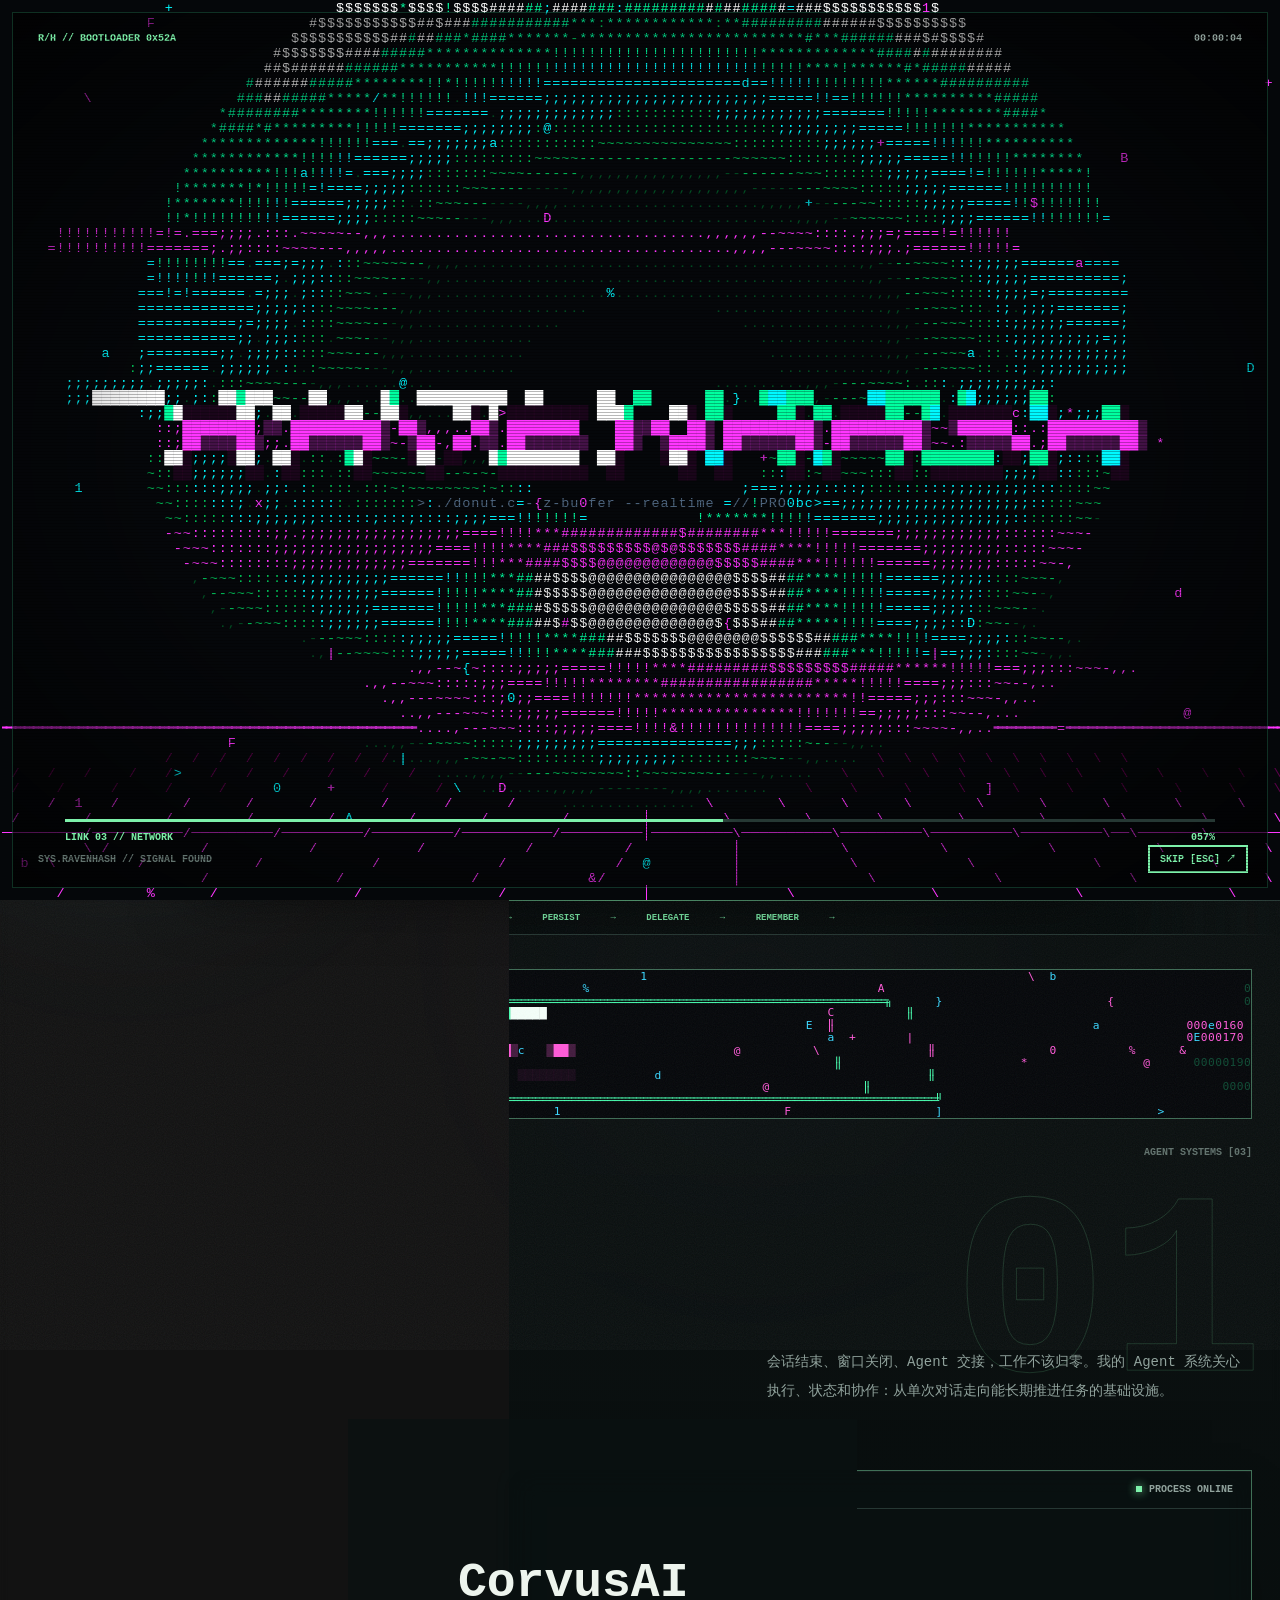
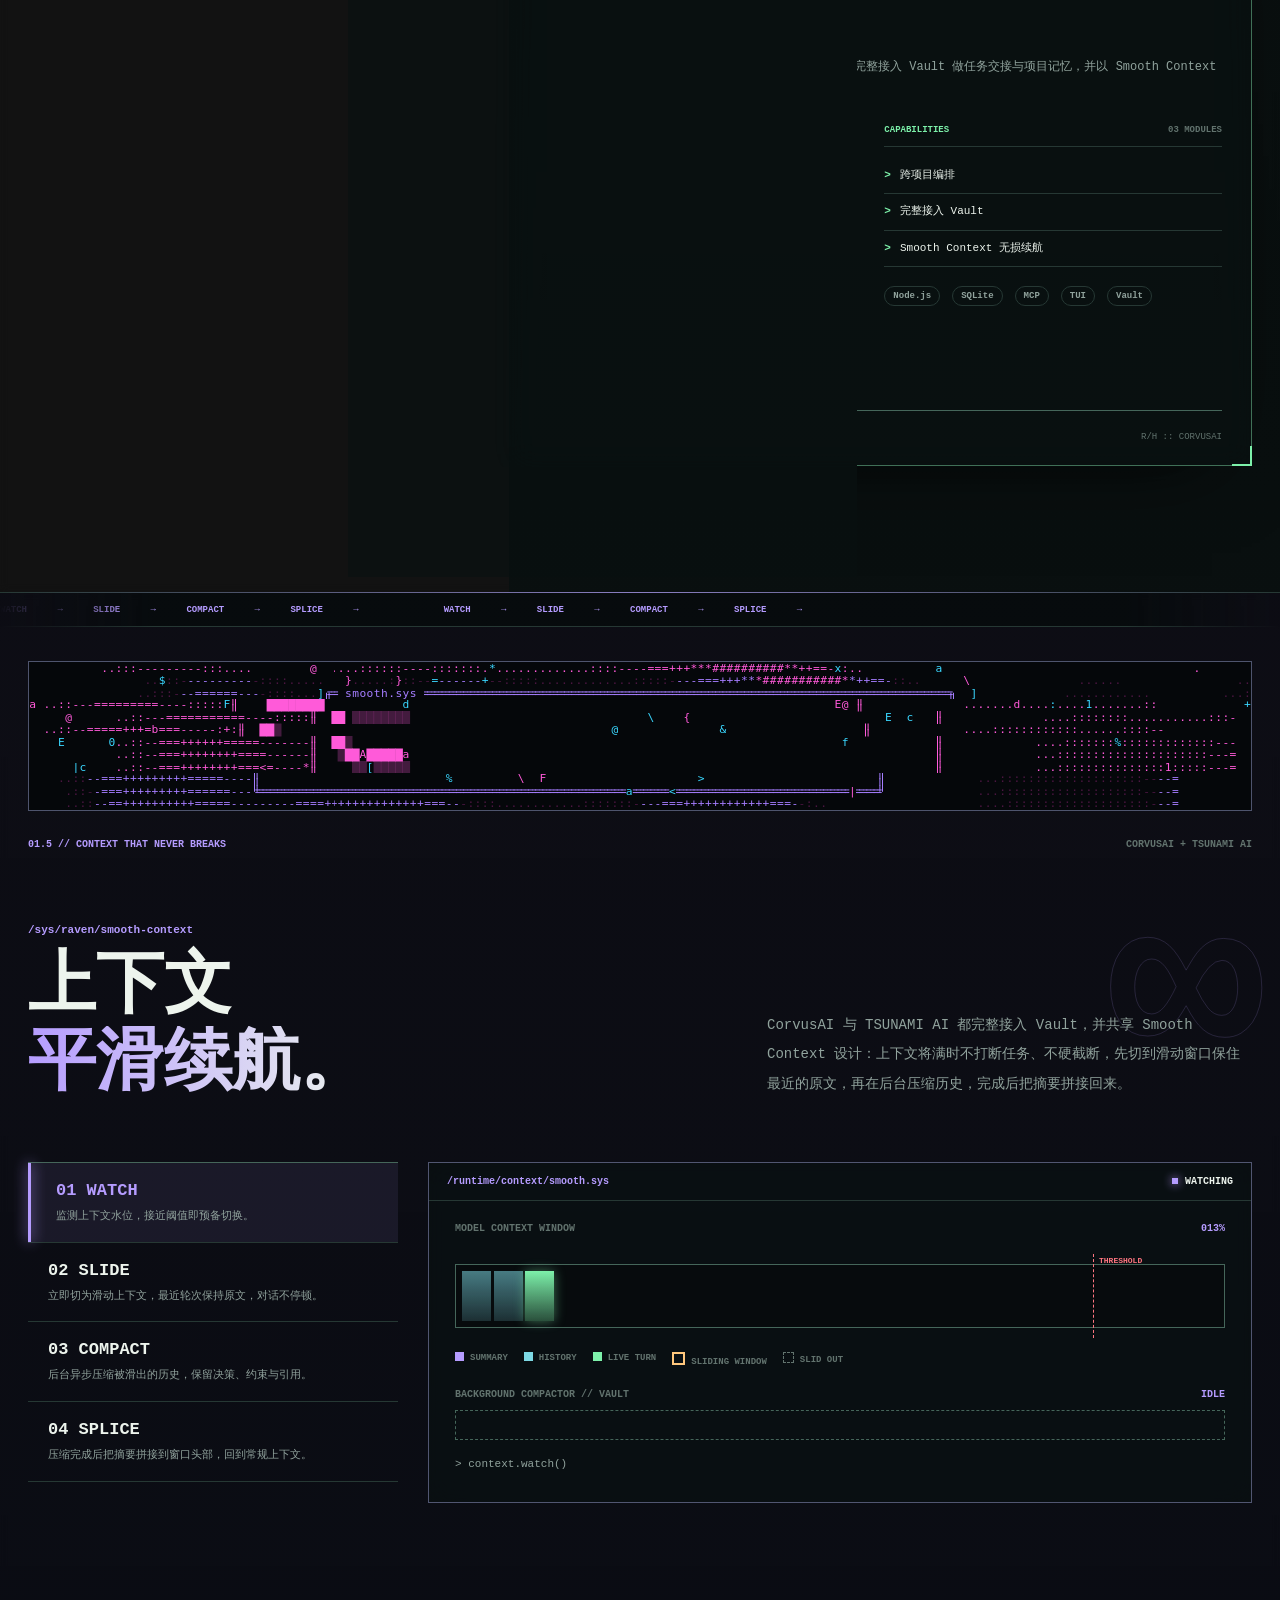
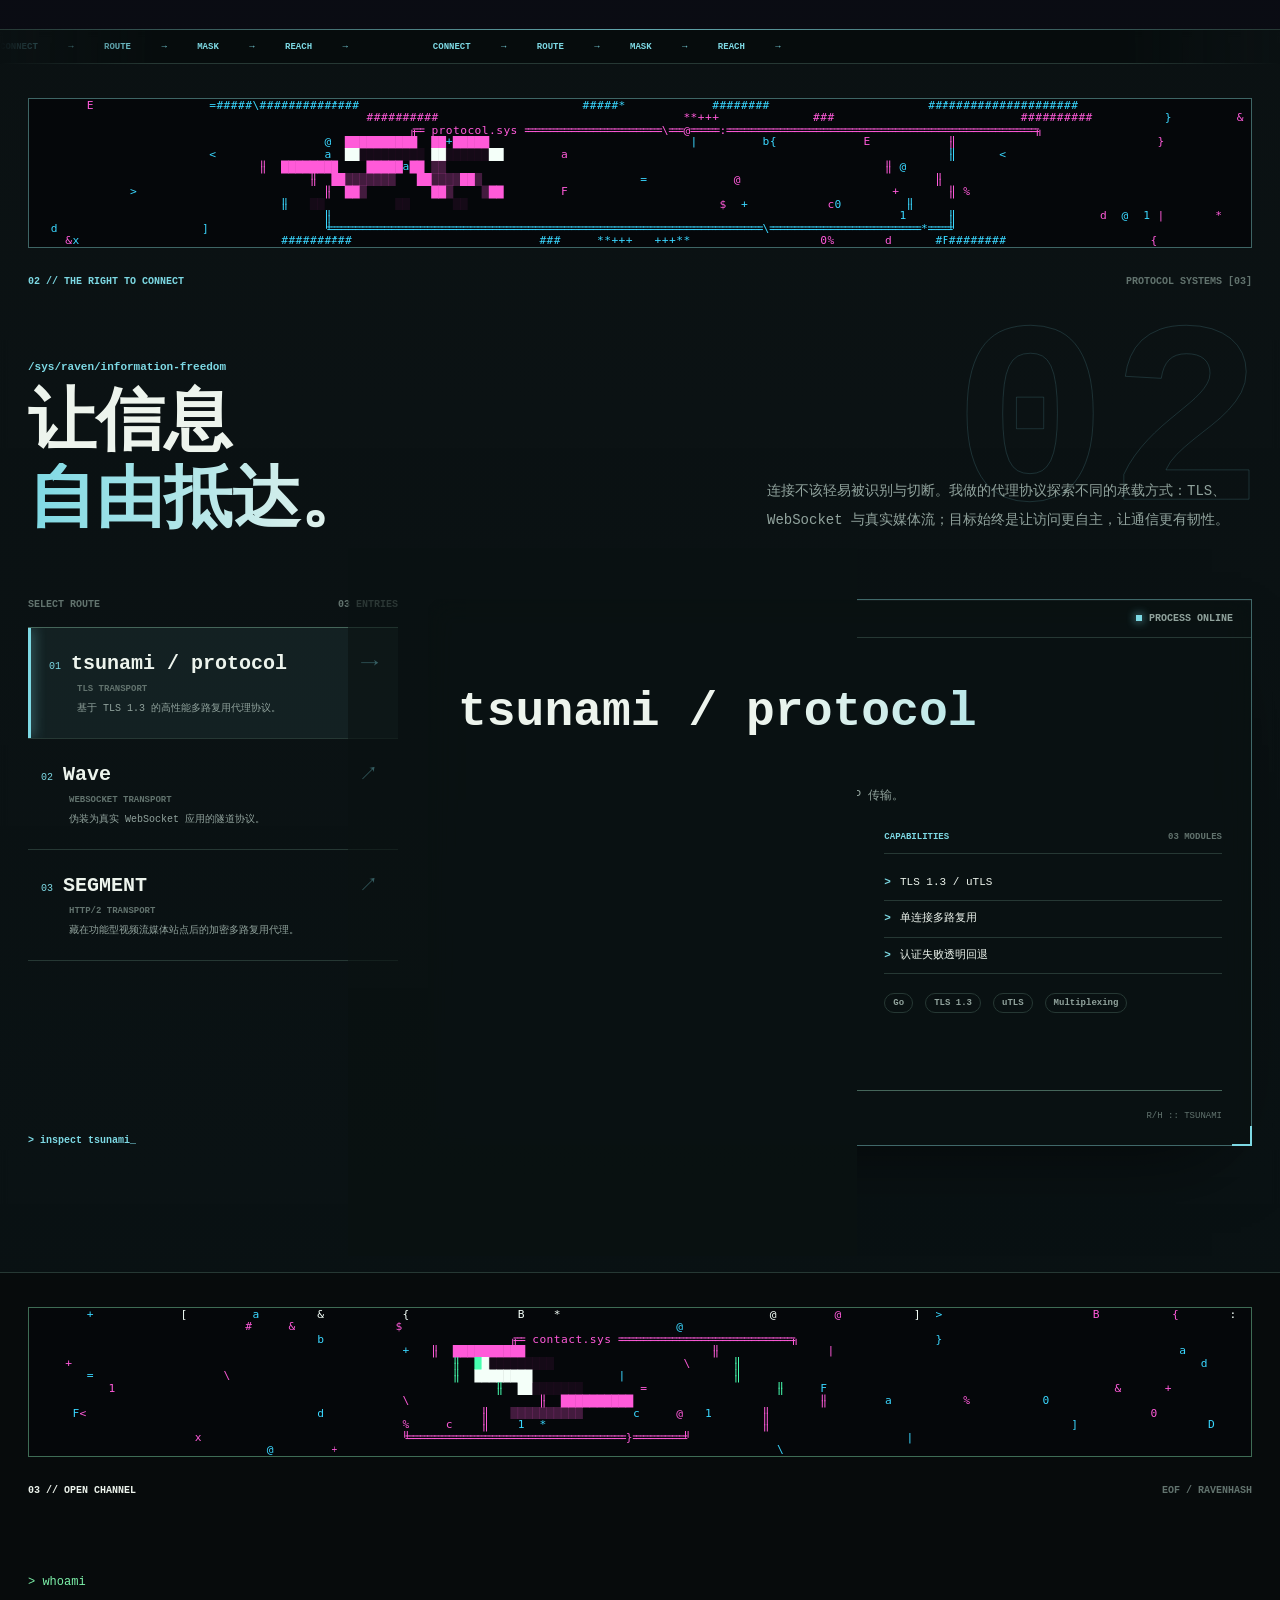
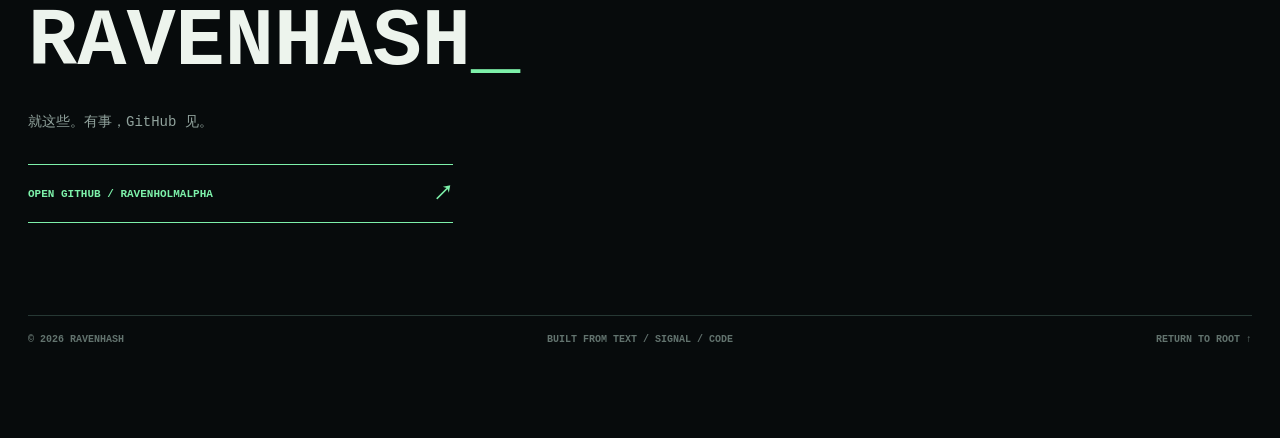
==== commit d2548466: "feat: add TUI ASCII shape renderer and interactive hero title effects" ====
--- a/index.html
+++ b/index.html
@@ -15,6 +15,7 @@
   <script src="./tui/intro.js" defer></script>
   <script src="./tui/hero.js" defer></script>
   <script src="./tui/sections.js" defer></script>
+  <script src="./tui/shapes.js" defer></script>
   <script src="./shell.js" defer></script>
   <script src="./site.js" defer></script>
   <script src="./fx.js" defer></script>
@@ -50,7 +51,7 @@
     <header class="site-header">
       <a class="header-brand" href="#home" aria-label="RavenHASH 首页"><span class="brand-glyph">[R/H]</span><span>RAVENHASH<span class="cursor">_</span></span></a>
       <nav class="header-nav" aria-label="主导航"><a href="#home">00 / HOME</a><a href="#agent">01 / AGENTS</a><a href="#smooth">01.5 / CONTEXT</a><a href="#protocol">02 / FREEDOM</a></nav>
-      <div class="header-right"><span class="system-live"><span class="live-dot"></span>ONLINE</span><span id="clock">--:--:--</span><button type="button" id="replay-intro" aria-label="重播开场动画" title="重播开场动画">↻</button></div>
+      <div class="header-right"><span class="system-live"><span class="live-dot"></span>ONLINE</span><span id="clock">--:--:--</span><div class="shape-switch"><button type="button" id="shape-toggle" aria-haspopup="menu" aria-expanded="false" aria-controls="shape-menu" aria-label="切换首页图形" title="切换首页图形">◈</button><ul class="shape-menu" id="shape-menu" role="menu" aria-label="首页图形" hidden></ul></div><button type="button" id="replay-intro" aria-label="重播开场动画" title="重播开场动画">↻</button></div>
       <div class="scroll-progress" aria-hidden="true"><i id="scroll-progress"></i></div>
     </header>
 
@@ -61,15 +62,15 @@
         <div class="hero-layout">
           <div class="hero-copy">
             <p class="hero-ident"><span class="status-square"></span> OPERATOR: RAVEN <span>//</span> HANDLE: RAVENHASH</p>
-            <h1 id="hero-title"><span>RAVEN</span><span>HASH<b class="cursor">_</b></span></h1>
-            <p class="hero-creed">代码要在会话结束后继续运行。<br>信息要能越过人为的边界。</p>
-            <p class="hero-bio">我是 Raven，一个偏爱终端的 leet 程序员。我把注意力放在两件事上：让 AI Agent 拥有持续执行与协作的能力，让网络协议保有连接的自由。</p>
+            <h1 id="hero-title" data-alt="WHO R U?"><span>RAVEN</span><span>HASH<b class="cursor">_</b></span></h1>
+            <p class="hero-creed">写 Agent，也写协议。</p>
+            <p class="hero-bio">其余的，都在下面。</p>
             <div class="hero-links"><a href="#agent"><span>01</span> EXPLORE AGENTS <span>↗</span></a><a href="#protocol"><span>02</span> EXPLORE PROTOCOLS <span>↗</span></a></div>
           </div>
-          <div class="hero-visual" aria-label="实时旋转的字符甜甜圈">
-            <div class="visual-top"><span>donut.c // process alive</span><span>PID 0x52A</span></div>
+          <div class="hero-visual" aria-label="实时旋转的字符图形">
+            <div class="visual-top"><span id="shape-title">donut.c // process alive</span><span>PID 0x52A</span></div>
             <div class="donut-stage"><div class="donut-orbit" aria-hidden="true"></div><div class="donut-orbit o2" aria-hidden="true"></div><div class="donut-axis" aria-hidden="true"><span>+</span><span>+</span><span>+</span><span>+</span></div><canvas id="donut" role="img" aria-label="由终端字符组成的旋转甜甜圈"></canvas><div class="donut-coordinate">X: <span id="angle-a">0.00</span><br>Y: <span id="angle-b">0.00</span></div></div>
-            <div class="visual-bottom"><span>ASCII TORUS / Z-BUFFER / REALTIME</span><span>▁▃▅▇▅▃▁</span></div>
+            <div class="visual-bottom"><span id="shape-note">ASCII TORUS / Z-BUFFER / REALTIME</span><span>▁▃▅▇▅▃▁</span></div>
           </div>
         </div>
         <div class="hero-foot"><span>TERMINAL-NATIVE BY INSTINCT. SYSTEMS-FIRST BY DESIGN.</span><a href="#agent">SCROLL TO ENTER ↓</a></div>
@@ -100,8 +101,8 @@
               <div class="console-bar"><span>/runtime/context/smooth.sys</span><span><i></i><b id="smooth-mode">WATCHING</b></span></div>
               <div class="smooth-body">
                 <div class="smooth-meter-head"><span>MODEL CONTEXT WINDOW</span><span id="smooth-level">000%</span></div>
-                <div class="smooth-window" id="smooth-window"><div class="smooth-threshold"><span>THRESHOLD</span></div></div>
-                <div class="smooth-legend"><span class="k-sum">SUMMARY</span><span class="k-hist">HISTORY</span><span class="k-live">LIVE TURN</span><span class="k-out">SLID OUT</span></div>
+                <div class="smooth-window" id="smooth-window"><div class="smooth-frame"><span>SLIDING WINDOW</span></div><div class="smooth-threshold"><span>THRESHOLD</span></div></div>
+                <div class="smooth-legend"><span class="k-sum">SUMMARY</span><span class="k-hist">HISTORY</span><span class="k-live">LIVE TURN</span><span class="k-win">SLIDING WINDOW</span><span class="k-out">SLID OUT</span></div>
                 <div class="smooth-meter-head"><span>BACKGROUND COMPACTOR // VAULT</span><span id="smooth-job">IDLE</span></div>
                 <div class="smooth-lane" id="smooth-lane"></div>
                 <p class="smooth-log" id="smooth-log">&gt; context.watch()</p>
@@ -120,7 +121,7 @@
         </div>
       </section>
 
-      <section class="closing" id="contact" aria-labelledby="closing-title"><div class="closing-inner"><canvas class="tui-banner" data-scene="contact" data-label="EOF" data-sub="> process exited with code 0" aria-hidden="true"></canvas><div class="section-index"><span>03 // OPEN CHANNEL</span><span>EOF / RAVENHASH</span></div><div class="closing-body"><p class="closing-prompt">&gt; whoami</p><h2 id="closing-title">RAVENHASH<span class="cursor">_</span></h2><p>写会记住的 Agent，写能连接的协议。<br>保持好奇，保持在线。</p><p class="closing-manifesto">我喜欢拆开系统最容易失效的地方：任务中断后还能否继续，协作交接后依据还在不在，连接被观察时能否继续抵达。CorvusAI、TSUNAMI、Vault 与三个协议，都是沿着这些问题长出来的答案。</p><a href="https://github.com/RavenholmAlpha" target="_blank" rel="noopener noreferrer" class="github-link"><span>OPEN GITHUB / RAVENHOLMALPHA</span><span>↗</span></a></div><footer><span>© <span id="year">2026</span> RAVENHASH</span><span>BUILT FROM TEXT / SIGNAL / CODE</span><a href="#home">RETURN TO ROOT ↑</a></footer></div></section>
+      <section class="closing" id="contact" aria-labelledby="closing-title"><div class="closing-inner"><canvas class="tui-banner" data-scene="contact" data-label="EOF" data-sub="> process exited with code 0" aria-hidden="true"></canvas><div class="section-index"><span>03 // OPEN CHANNEL</span><span>EOF / RAVENHASH</span></div><div class="closing-body"><p class="closing-prompt">&gt; whoami</p><h2 id="closing-title">RAVENHASH<span class="cursor">_</span></h2><p>就这些。有事，GitHub 见。</p><a href="https://github.com/RavenholmAlpha" target="_blank" rel="noopener noreferrer" class="github-link"><span>OPEN GITHUB / RAVENHOLMALPHA</span><span>↗</span></a></div><footer><span>© <span id="year">2026</span> RAVENHASH</span><span>BUILT FROM TEXT / SIGNAL / CODE</span><a href="#home">RETURN TO ROOT ↑</a></footer></div></section>
     </main>
   </div>
 
--- a/design.css
+++ b/design.css
@@ -25,7 +25,14 @@
 .hero h1 > span:first-child { background: linear-gradient(180deg, #fff 20%, #9fb5ad 110%); -webkit-background-clip: text; background-clip: text; color: transparent; }
 .hero h1 > span:last-child { background: linear-gradient(100deg, var(--accent) 0%, var(--cyan) 50%, var(--accent) 100%) 0 0 / 200% 100%; -webkit-background-clip: text; background-clip: text; color: transparent; text-shadow: none; filter: drop-shadow(0 0 28px rgba(125,241,170,.22)); animation: sheen 7s linear infinite; }
 .hero h1 .cursor { -webkit-text-fill-color: var(--accent); }
-.hero-creed { background: linear-gradient(90deg, var(--ink), var(--muted)); -webkit-background-clip: text; background-clip: text; color: transparent; }
+/* Selecting the title hides the gradient face and shows data-alt on top (fx.js) */
+.hero h1 { position: relative; }
+.hero h1::after { content: attr(data-alt); content: attr(data-alt) / ""; position: absolute; inset: 0; display: flex; align-items: center; justify-content: center; white-space: pre; color: var(--accent); text-shadow: 0 0 28px rgba(125,241,170,.35); pointer-events: none; opacity: 0; transition: opacity .15s; }
+.hero h1.is-alt::after { opacity: 1; }
+.hero h1.is-alt > span, .hero h1.is-alt .cursor { -webkit-text-fill-color: transparent; background: none; animation: none; }
+.hero h1::selection, .hero h1 ::selection { background: rgba(125,241,170,.14); }
+@media (max-width: 620px) { .hero--center h1::after { font-size: .58em; } }
+.hero-creed { color: var(--accent); letter-spacing: .04em; }
 .hero-links a { position: relative; overflow: hidden; backdrop-filter: blur(10px); transition: transform .35s cubic-bezier(.2,.7,.2,1), border-color .25s, box-shadow .35s; }
 .hero-links a::before { content: ""; position: absolute; inset: 0; background: linear-gradient(110deg, transparent 30%, rgba(255,255,255,.28) 50%, transparent 70%); transform: translateX(-120%); transition: transform .7s; }
 .hero-links a:hover::before { transform: translateX(120%); }
@@ -79,16 +86,21 @@
 .smooth-body { padding: 22px 26px 24px; }
 .smooth-meter-head { display: flex; justify-content: space-between; color: var(--dim); font-size: 10px; font-weight: 800; margin: 0 0 10px; }
 .smooth-meter-head span:last-child { color: var(--chapter-color); font-variant-numeric: tabular-nums; }
-.smooth-window { position: relative; display: flex; gap: 3px; height: 64px; padding: 6px; border: 1px solid var(--line-strong); background: rgba(0,0,0,.25); overflow: hidden; margin-bottom: 12px; }
-.smooth-window .blk { flex: 0 0 auto; height: 100%; width: calc((100% - 3px * 23) / 24); transition: transform .5s cubic-bezier(.2,.7,.2,1), opacity .5s, background .4s; animation: blk-in .4s both; }
+.smooth-window { --pad: 6px; --gap: 3px; --cut: calc(var(--pad) + (100% - 2 * var(--pad) + var(--gap)) * 20 / 24 - var(--gap) / 2); position: relative; display: flex; gap: var(--gap); height: 64px; padding: var(--pad); border: 1px solid var(--line-strong); background: rgba(0,0,0,.25); margin: 30px 0 24px; }
+.smooth-window .blk { flex: 0 0 auto; height: 100%; width: calc((100% - var(--gap) * 23) / 24); transition: transform .5s cubic-bezier(.2,.7,.2,1), opacity .5s, background .4s; animation: blk-in .4s both; }
+/* Sliding window: a frame taller than the context bar, covering every slot before the threshold. */
+.smooth-frame { position: absolute; left: -7px; width: calc(var(--cut) + 7px); top: -11px; bottom: -11px; border: 2px solid var(--amber); box-shadow: 0 0 22px -6px var(--amber), inset 0 0 18px -10px var(--amber); pointer-events: none; opacity: 0; transform: scaleY(.8); transition: opacity .35s, transform .35s cubic-bezier(.2,.7,.2,1); }
+.smooth-frame span { position: absolute; left: 6px; top: -17px; font-size: 9px; font-weight: 800; color: var(--amber); white-space: nowrap; }
+.smooth-panel[data-mode="slide"] .smooth-frame, .smooth-panel[data-mode="compact"] .smooth-frame { opacity: 1; transform: none; }
+.blk.out { background: transparent; border: 1px dashed var(--dim); }
 .blk.hist { background: linear-gradient(180deg, rgba(125,217,228,.55), rgba(125,217,228,.18)); }
 .blk.live { background: linear-gradient(180deg, var(--accent), rgba(125,241,170,.3)); box-shadow: 0 0 12px var(--glow); }
 .blk.sum { background: repeating-linear-gradient(45deg, var(--violet) 0 4px, rgba(181,156,255,.45) 4px 8px); box-shadow: 0 0 14px rgba(181,156,255,.5); }
-.smooth-threshold { position: absolute; top: 0; bottom: 0; left: 85%; border-left: 1px dashed var(--red); pointer-events: none; }
+.smooth-threshold { position: absolute; top: -11px; bottom: -11px; left: var(--cut); border-left: 1px dashed var(--red); pointer-events: none; }
 .smooth-threshold span { position: absolute; top: 2px; left: 5px; font-size: 8px; color: var(--red); font-weight: 800; }
 .smooth-legend { display: flex; flex-wrap: wrap; gap: 16px; margin-bottom: 22px; font-size: 9px; color: var(--dim); font-weight: 800; }
 .smooth-legend span::before { content: ""; display: inline-block; width: 9px; height: 9px; margin-right: 6px; vertical-align: -1px; }
-.k-sum::before { background: var(--violet); } .k-hist::before { background: var(--cyan); } .k-live::before { background: var(--accent); } .k-out::before { border: 1px dashed var(--dim); }
+.k-sum::before { background: var(--violet); } .k-hist::before { background: var(--cyan); } .k-live::before { background: var(--accent); } .k-out::before { border: 1px dashed var(--dim); } .k-win::before { border: 2px solid var(--amber); }
 .smooth-lane { position: relative; display: flex; gap: 3px; min-height: 30px; padding: 6px; border: 1px dashed var(--line-strong); align-items: center; }
 .smooth-lane .blk { width: 14px; height: 16px; background: rgba(125,217,228,.35); animation: blk-in .4s both; }
 .smooth-lane.working::after { content: ""; position: absolute; inset: 0; background: linear-gradient(90deg, transparent, rgba(181,156,255,.25), transparent); animation: sweep 1.2s linear infinite; }
@@ -112,8 +124,7 @@
 @media (max-width: 620px) {
   .chapter-heading[data-num]::before { display: none; }
   .smooth-body { padding: 16px; }
-  .smooth-window { height: 46px; gap: 2px; padding: 4px; }
-  .smooth-window .blk { width: calc((100% - 2px * 23) / 24); }
+  .smooth-window { --pad: 4px; --gap: 2px; height: 46px; }
   .spotlight, .grain { display: none; }
 }
 @media (prefers-reduced-motion: reduce) {
@@ -141,7 +152,7 @@
 .hero--center .hero-ident { justify-content: center; }
 .hero--center h1 { flex-direction: row; gap: .04em; font-size: clamp(56px, 11vw, 176px); line-height: 1; filter: drop-shadow(0 6px 30px rgba(0,0,0,.85)); }
 .hero--center .hero-creed, .hero--center .hero-bio { max-width: 640px; margin-left: auto; margin-right: auto; text-shadow: 0 2px 16px #000; }
-.hero--center .hero-bio { color: var(--ink); opacity: .78; }
+.hero--center .hero-bio { color: var(--muted); }
 .hero--center .hero-links { justify-content: center; }
 @media (max-width: 620px) {
   .hero--center .hero-visual { width: 150vw; opacity: .75; }
@@ -151,3 +162,18 @@
 .tui-banner { display: block; width: 100%; height: 150px; margin: 0 0 28px; border: 1px solid color-mix(in srgb, var(--chapter-color, var(--accent)) 28%, var(--line)); background: #05070a; image-rendering: pixelated; }
 .closing .tui-banner { --chapter-color: var(--accent); }
 @media (max-width: 620px) { .tui-banner { height: 110px; margin-bottom: 20px; } }
+/* Hero shape switcher (header, beside replay) */
+.shape-switch { position: relative; }
+#shape-toggle { display: grid; place-items: center; width: 30px; height: 30px; border: 1px solid var(--line); background: transparent; color: var(--muted); font-size: 16px; line-height: 1; cursor: pointer; }
+#shape-toggle:hover, #shape-toggle[aria-expanded="true"] { color: var(--accent); border-color: var(--accent); }
+.shape-menu { position: absolute; top: calc(100% + 10px); right: 0; z-index: 40; min-width: 260px; margin: 0; padding: 6px; list-style: none; border: 1px solid var(--line-strong); background: rgba(7, 11, 12, .96); backdrop-filter: blur(18px); box-shadow: 0 18px 40px rgba(0,0,0,.45); }
+.shape-menu[hidden] { display: none; }
+.shape-menu::before { content: "> select --shape"; display: block; padding: 6px 10px 8px; color: var(--dim, var(--muted)); font-size: 10px; border-bottom: 1px dashed var(--line); margin-bottom: 4px; }
+.shape-menu button { display: grid; grid-template-columns: 26px 1fr auto; align-items: baseline; gap: 8px; width: 100%; padding: 8px 10px; border: 0; background: transparent; color: var(--muted); font: inherit; font-size: 11px; text-align: left; cursor: pointer; }
+.shape-menu button span { color: var(--line-strong); }
+.shape-menu button small { font-size: 10px; font-weight: 400; opacity: .7; }
+.shape-menu button:hover, .shape-menu button:focus-visible { color: var(--ink); background: rgba(125,241,170,.08); outline: none; }
+.shape-menu button[aria-checked="true"] { color: var(--accent); }
+.shape-menu button[aria-checked="true"] span::before { content: "▶"; }
+.shape-menu button[aria-checked="true"] span { color: var(--accent); font-size: 0; }
+.shape-menu button[aria-checked="true"] span::before { font-size: 10px; }
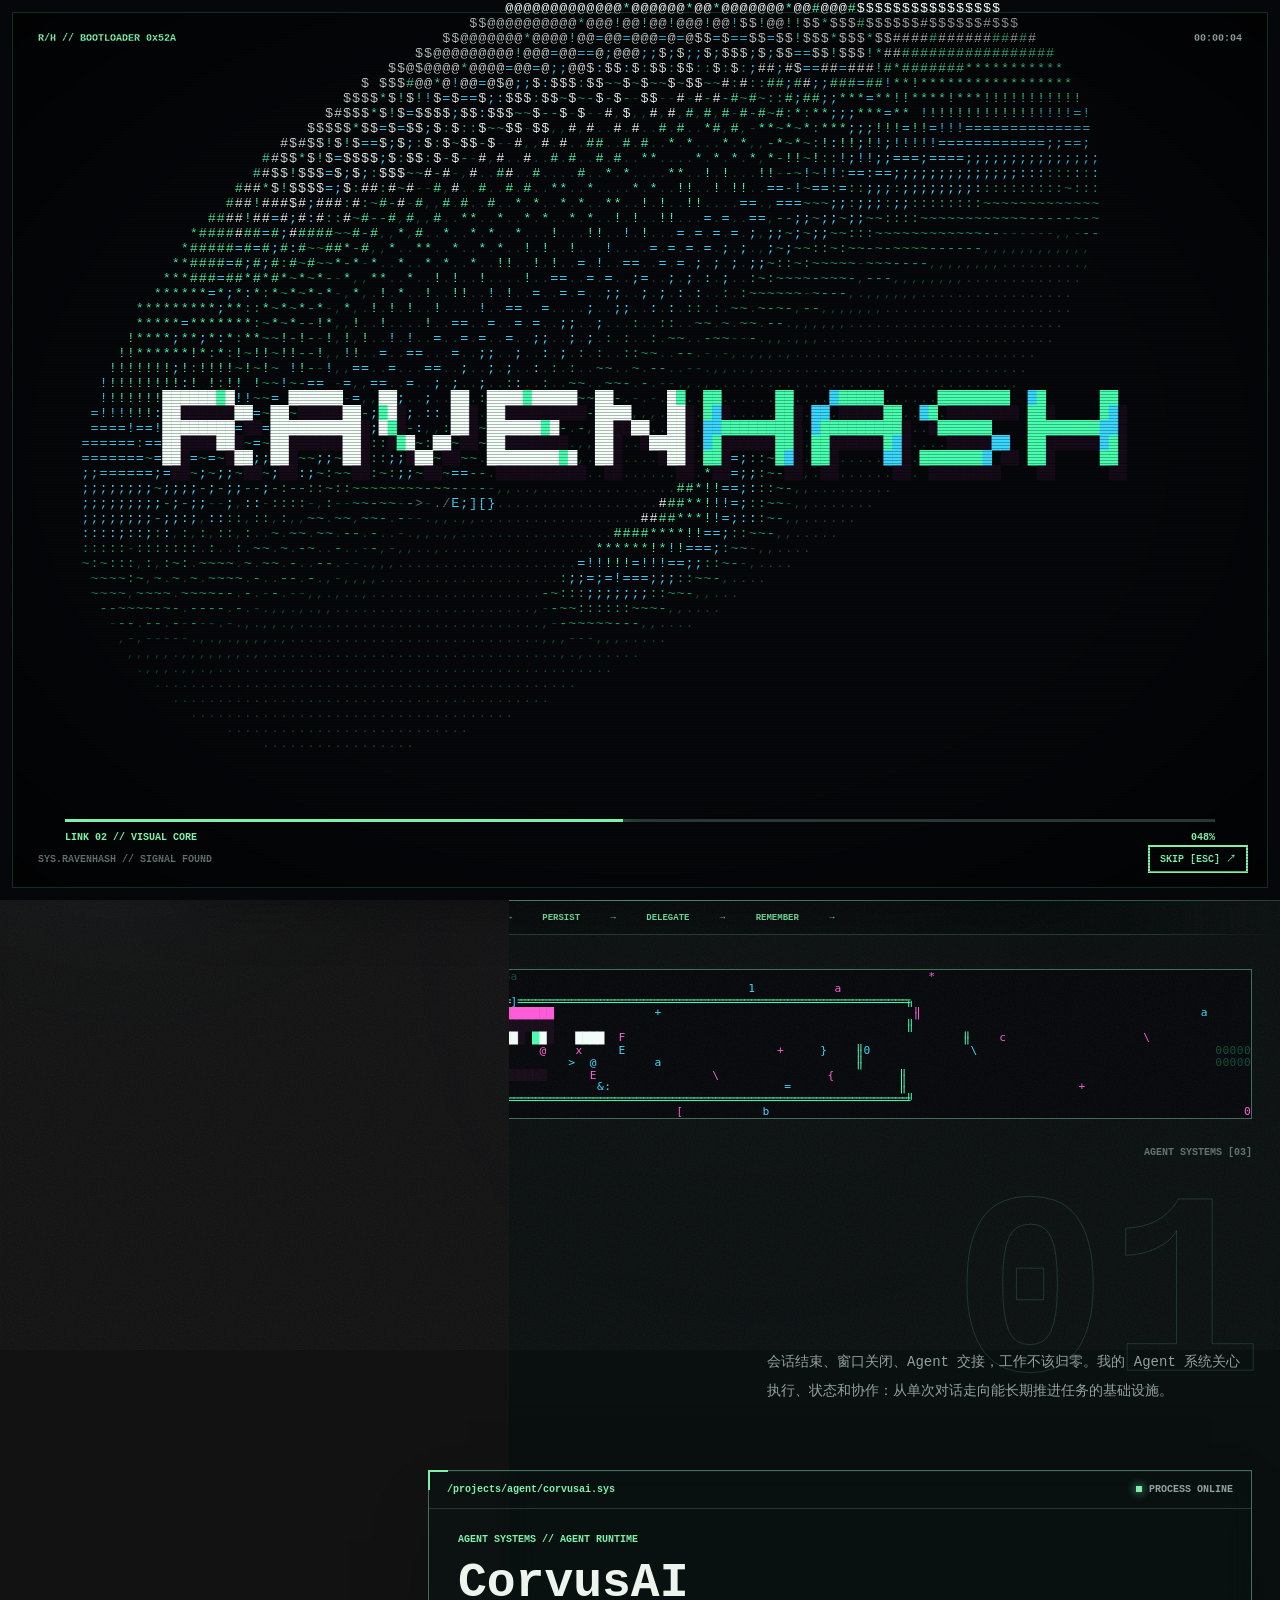
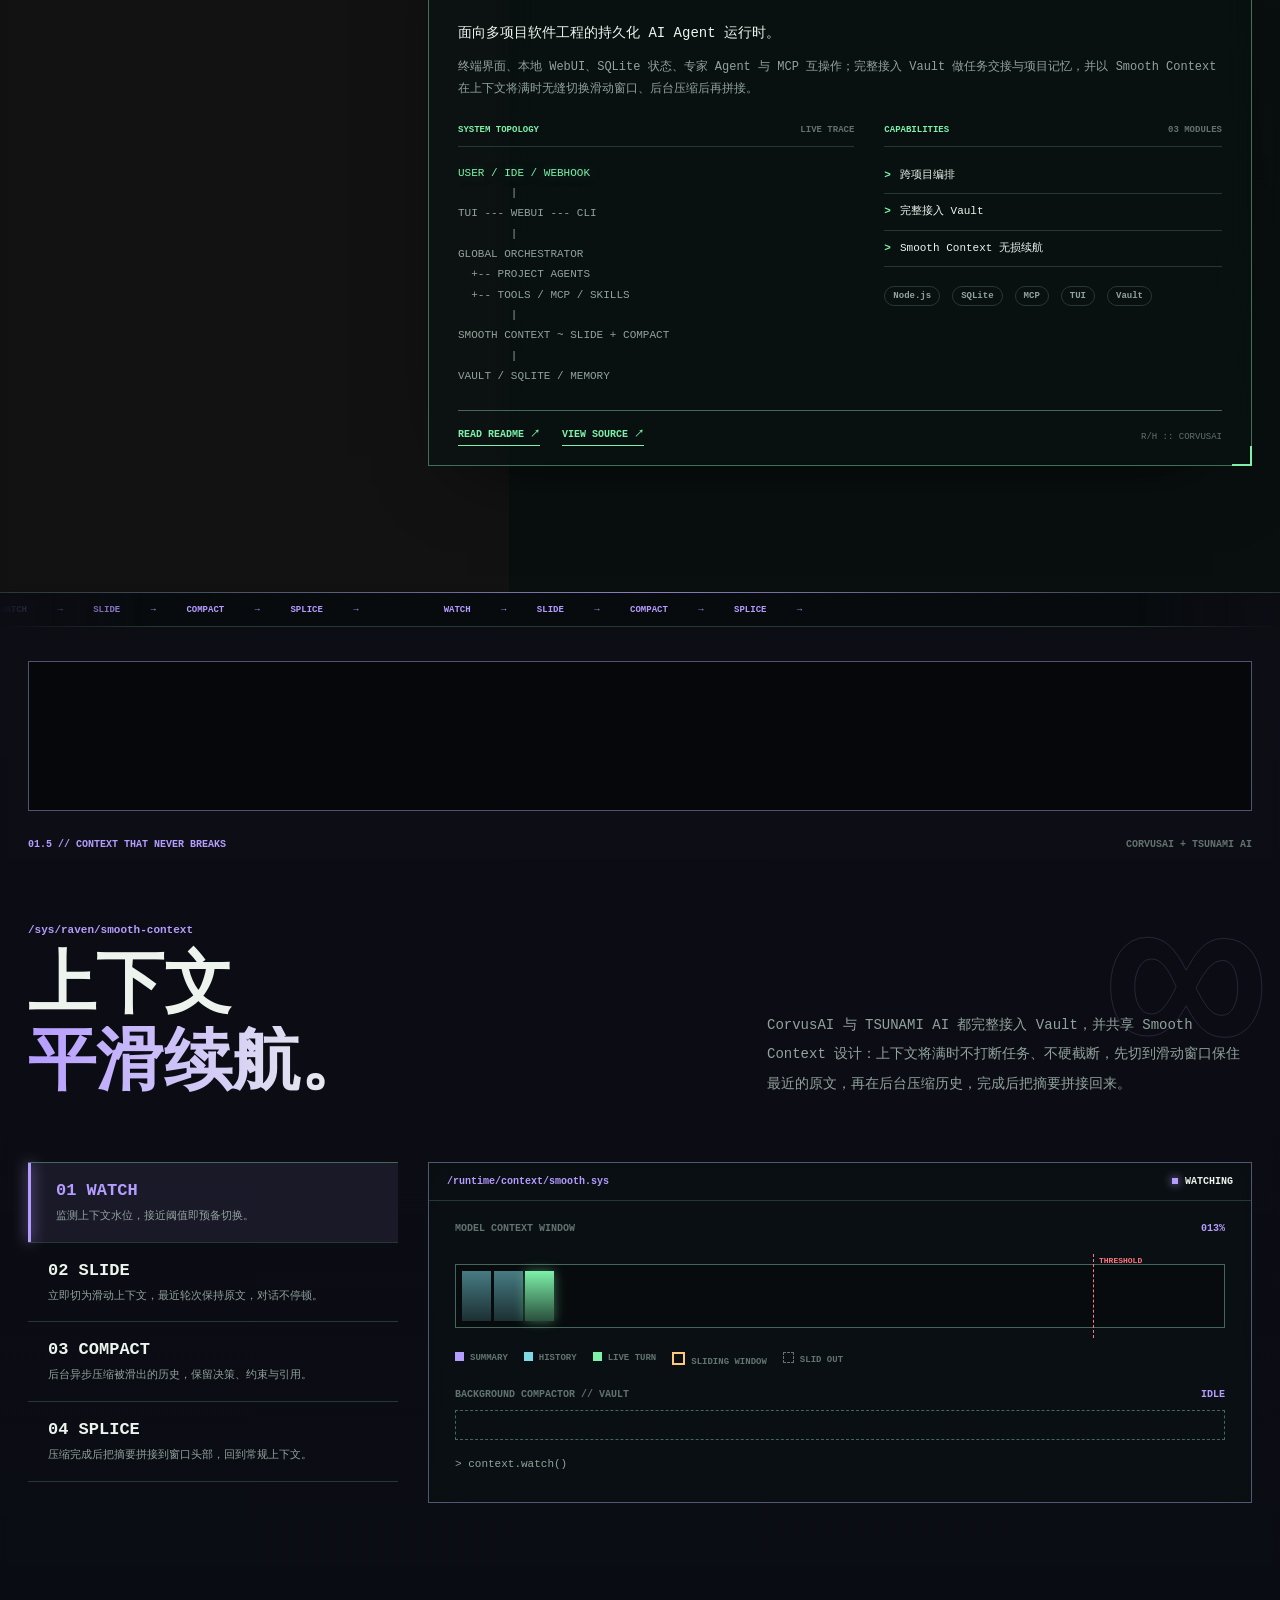
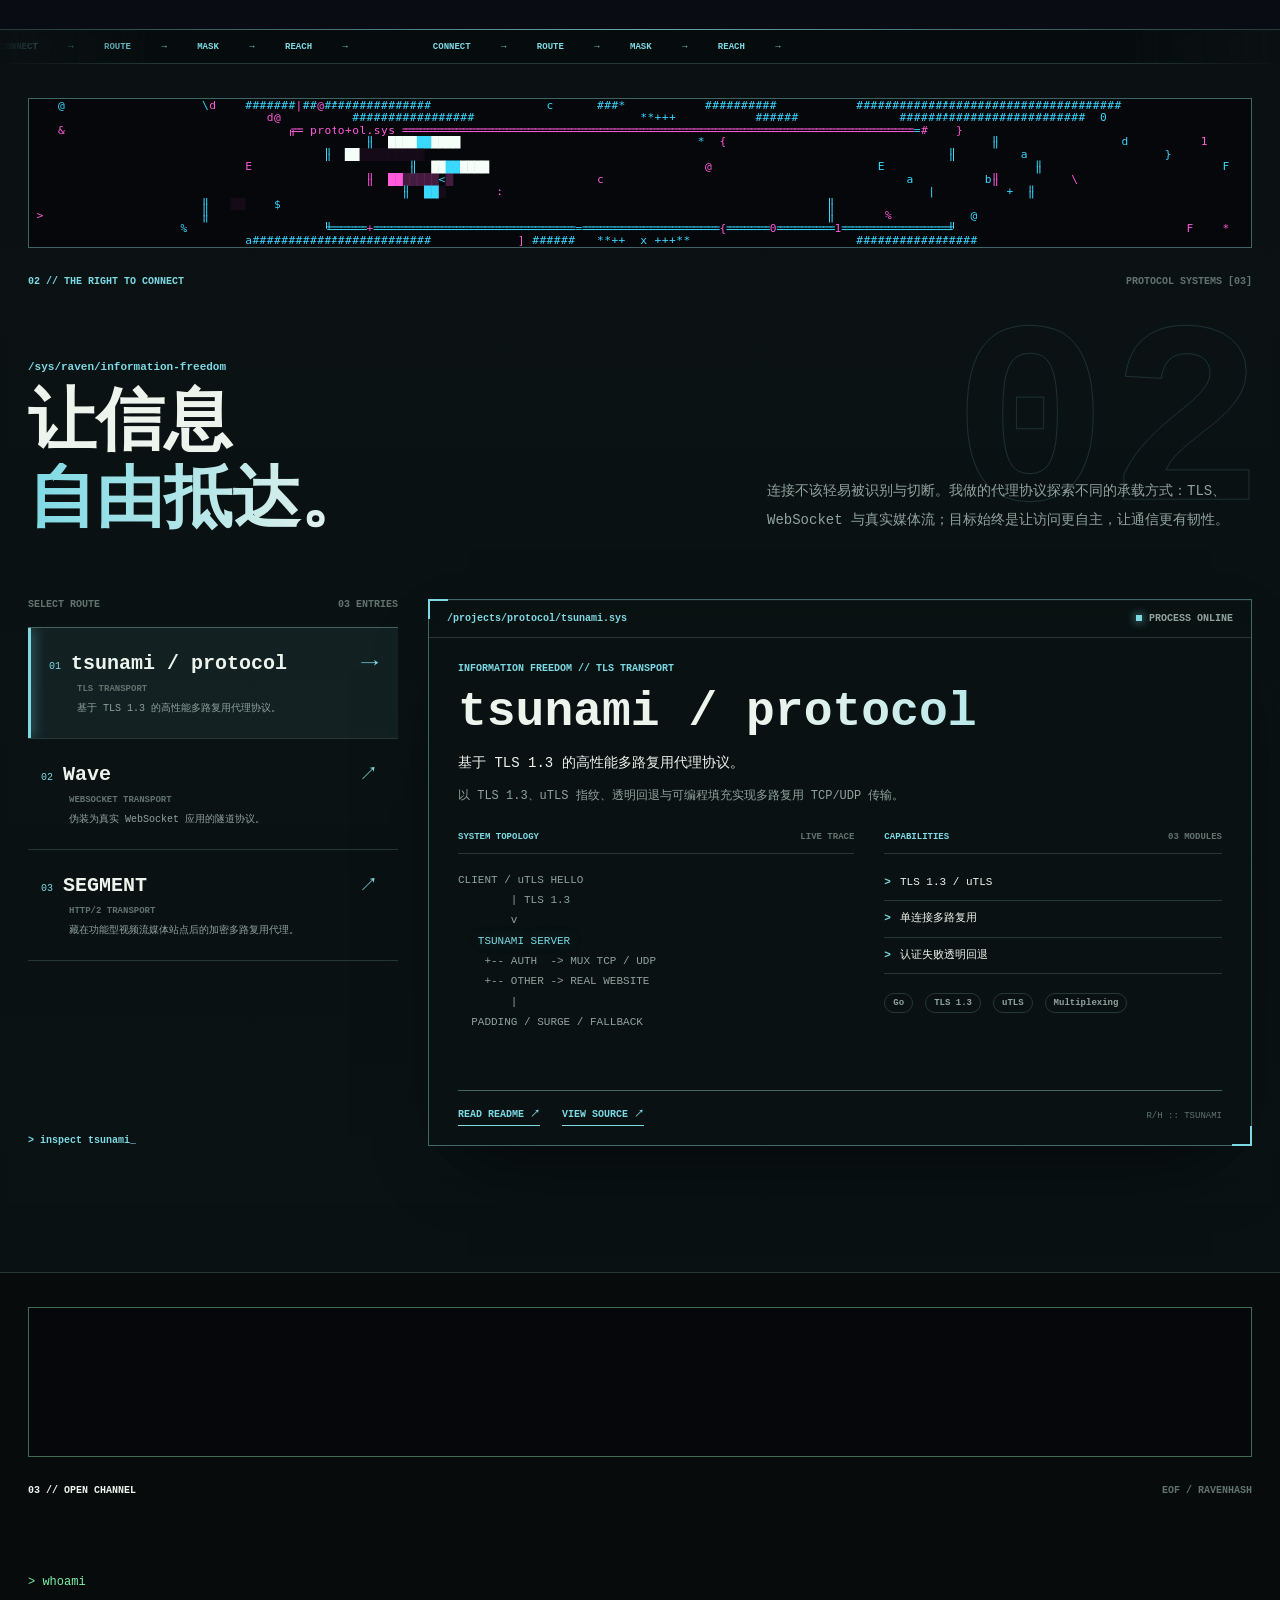
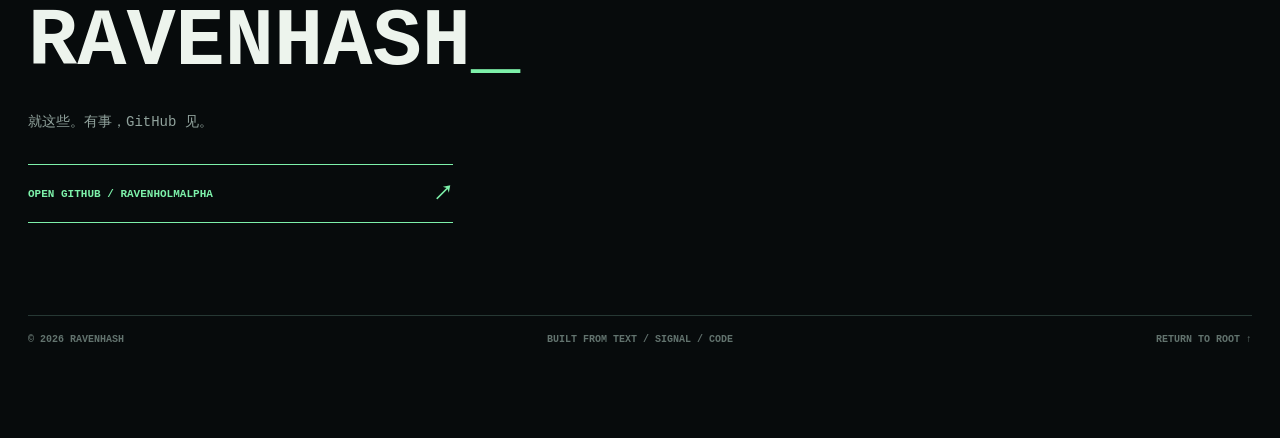
==== commit c688de07: "feat: implement dynamic sliding context window logic and add console script" ====
--- a/index.html
+++ b/index.html
@@ -19,6 +19,7 @@
   <script src="./shell.js" defer></script>
   <script src="./site.js" defer></script>
   <script src="./fx.js" defer></script>
+  <script src="./console.js" defer></script>
 </head>
 <body>
   <canvas id="ambient" class="ambient" aria-hidden="true"></canvas>
--- a/design.css
+++ b/design.css
@@ -89,7 +89,7 @@
 .smooth-window { --pad: 6px; --gap: 3px; --cut: calc(var(--pad) + (100% - 2 * var(--pad) + var(--gap)) * 20 / 24 - var(--gap) / 2); position: relative; display: flex; gap: var(--gap); height: 64px; padding: var(--pad); border: 1px solid var(--line-strong); background: rgba(0,0,0,.25); margin: 30px 0 24px; }
 .smooth-window .blk { flex: 0 0 auto; height: 100%; width: calc((100% - var(--gap) * 23) / 24); transition: transform .5s cubic-bezier(.2,.7,.2,1), opacity .5s, background .4s; animation: blk-in .4s both; }
 /* Sliding window: a frame taller than the context bar, covering every slot before the threshold. */
-.smooth-frame { position: absolute; left: -7px; width: calc(var(--cut) + 7px); top: -11px; bottom: -11px; border: 2px solid var(--amber); box-shadow: 0 0 22px -6px var(--amber), inset 0 0 18px -10px var(--amber); pointer-events: none; opacity: 0; transform: scaleY(.8); transition: opacity .35s, transform .35s cubic-bezier(.2,.7,.2,1); }
+.smooth-frame { --step: calc((100% - 2 * var(--pad) + var(--gap)) / 24); position: absolute; left: calc(var(--pad) + var(--a, 0) * var(--step) - var(--gap) / 2 - 1px); width: calc((var(--b, 0) - var(--a, 0)) * var(--step) + 2px); box-sizing: border-box; top: -11px; bottom: -11px; border: 2px solid var(--amber); box-shadow: 0 0 22px -6px var(--amber), inset 0 0 18px -10px var(--amber); pointer-events: none; opacity: 0; transform: scaleY(.8); transition: opacity .35s, transform .35s cubic-bezier(.2,.7,.2,1), left .45s cubic-bezier(.2,.7,.2,1), width .45s cubic-bezier(.2,.7,.2,1); }
 .smooth-frame span { position: absolute; left: 6px; top: -17px; font-size: 9px; font-weight: 800; color: var(--amber); white-space: nowrap; }
 .smooth-panel[data-mode="slide"] .smooth-frame, .smooth-panel[data-mode="compact"] .smooth-frame { opacity: 1; transform: none; }
 .blk.out { background: transparent; border: 1px dashed var(--dim); }
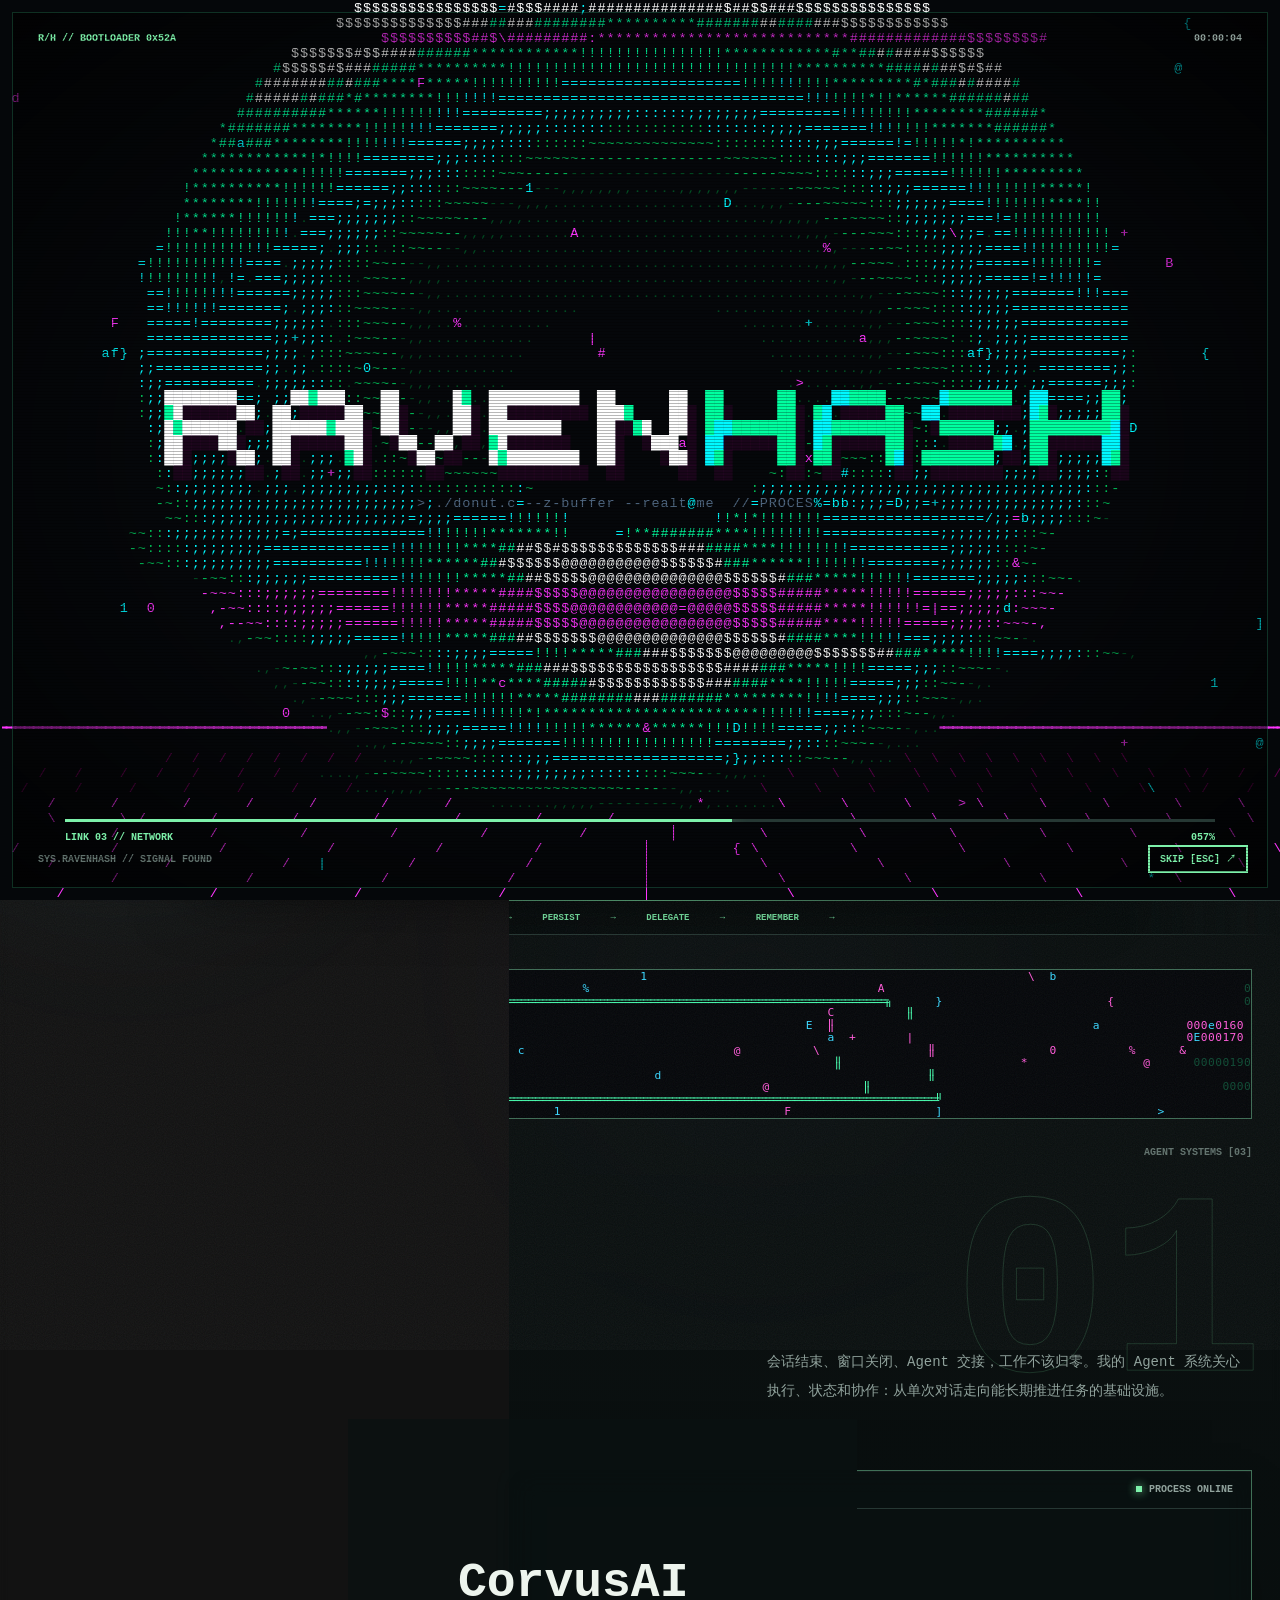
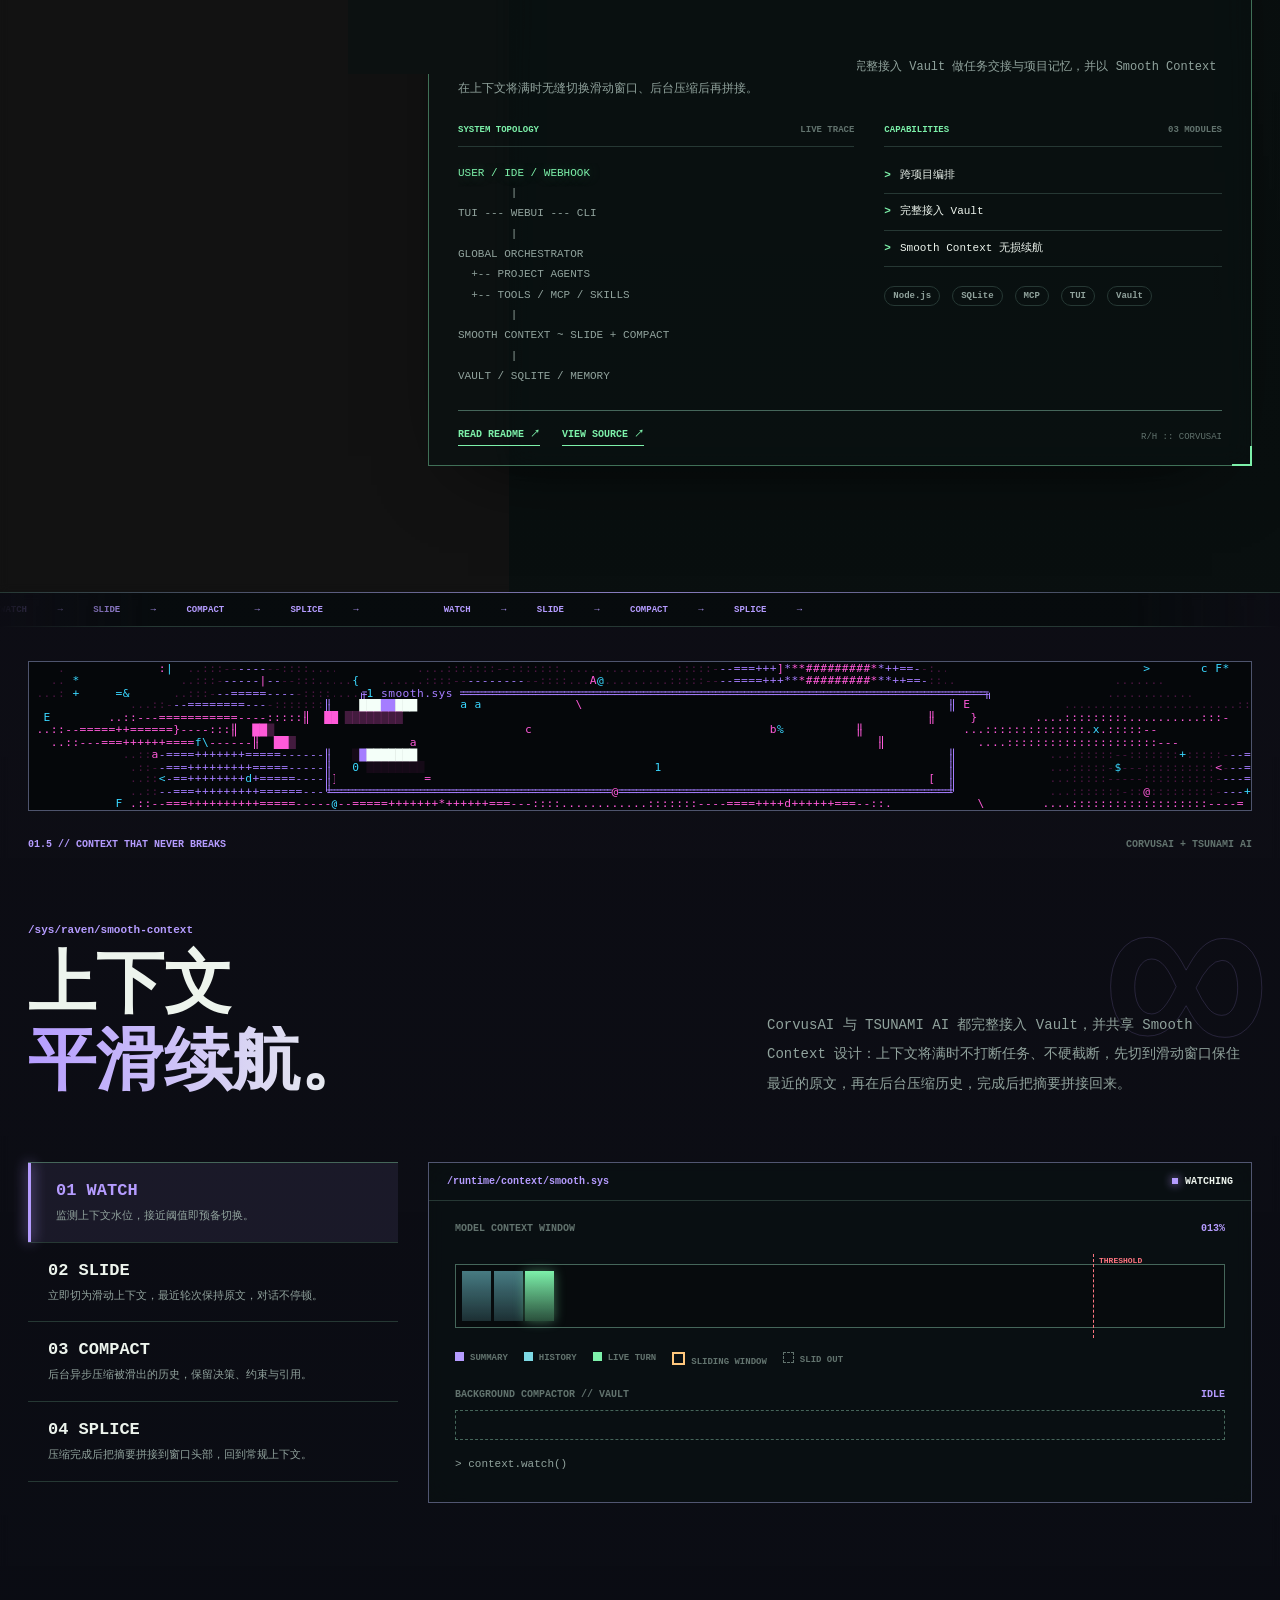
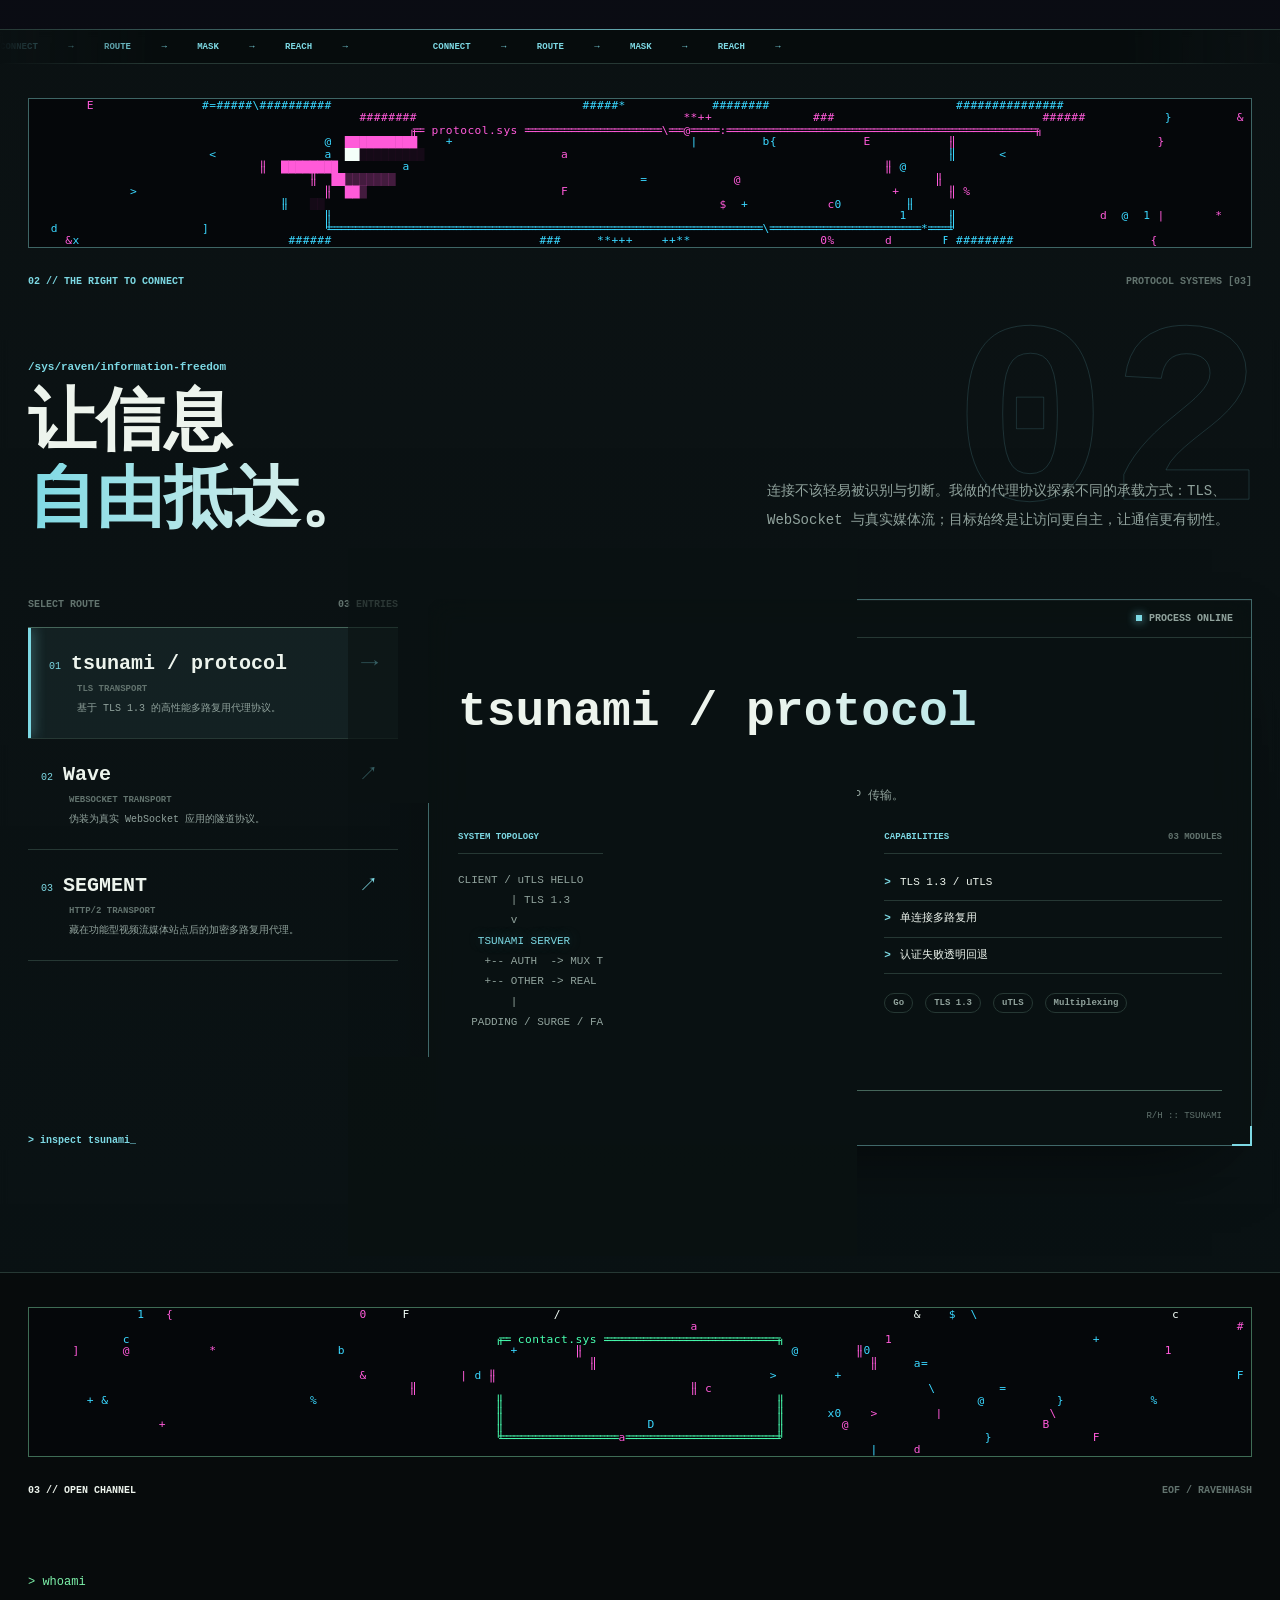
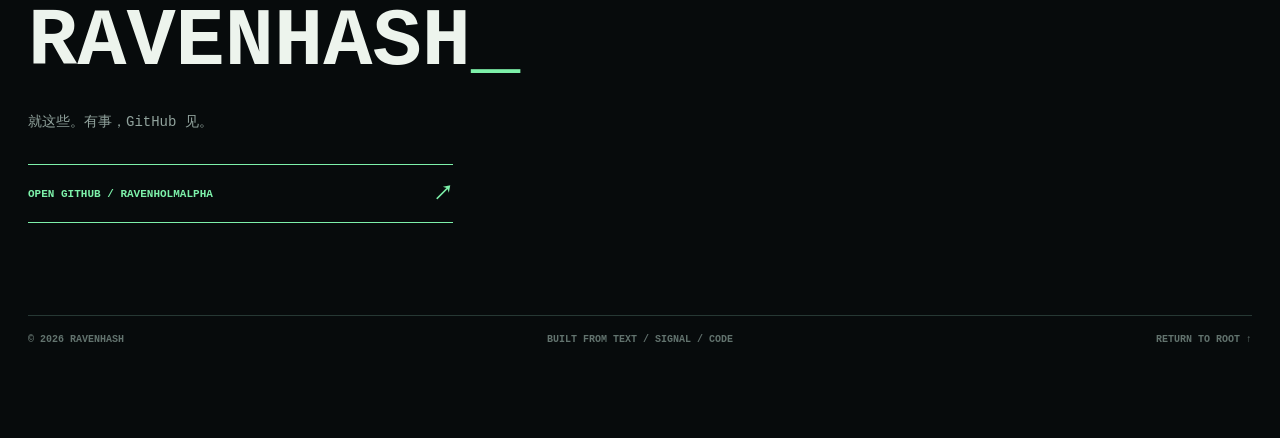
==== commit 4a044bdd: "v1.0.1" ====
--- a/index.html
+++ b/index.html
@@ -8,7 +8,7 @@
   <title>RavenHASH // Operator Terminal</title>
   <link rel="icon" href="./favicon.svg" type="image/svg+xml">
   <link rel="stylesheet" href="./styles.css">
-  <link rel="stylesheet" href="./design.css">
+  <link rel="stylesheet" href="./design.css?v=10">
   <script src="./tui/core.js" defer></script>
   <script src="./tui/draw.js" defer></script>
   <script src="./tui/bg.js" defer></script>
@@ -20,6 +20,7 @@
   <script src="./site.js" defer></script>
   <script src="./fx.js" defer></script>
   <script src="./console.js" defer></script>
+  <script src="./explode.js?v=10" defer></script>
 </head>
 <body>
   <canvas id="ambient" class="ambient" aria-hidden="true"></canvas>
@@ -52,7 +53,7 @@
     <header class="site-header">
       <a class="header-brand" href="#home" aria-label="RavenHASH 首页"><span class="brand-glyph">[R/H]</span><span>RAVENHASH<span class="cursor">_</span></span></a>
       <nav class="header-nav" aria-label="主导航"><a href="#home">00 / HOME</a><a href="#agent">01 / AGENTS</a><a href="#smooth">01.5 / CONTEXT</a><a href="#protocol">02 / FREEDOM</a></nav>
-      <div class="header-right"><span class="system-live"><span class="live-dot"></span>ONLINE</span><span id="clock">--:--:--</span><div class="shape-switch"><button type="button" id="shape-toggle" aria-haspopup="menu" aria-expanded="false" aria-controls="shape-menu" aria-label="切换首页图形" title="切换首页图形">◈</button><ul class="shape-menu" id="shape-menu" role="menu" aria-label="首页图形" hidden></ul></div><button type="button" id="replay-intro" aria-label="重播开场动画" title="重播开场动画">↻</button></div>
+      <div class="header-right"><span class="system-live"><span class="live-dot"></span>ONLINE</span><span id="clock">--:--:--</span><div class="shape-switch"><button type="button" id="shape-toggle" aria-haspopup="menu" aria-expanded="false" aria-controls="shape-menu" aria-label="切换首页图形" title="切换首页图形">◈</button><ul class="shape-menu" id="shape-menu" role="menu" aria-label="首页图形" hidden></ul></div><button type="button" id="explode-toggle" aria-pressed="false" aria-label="3D 拆解视图" title="3D 拆解视图">⧉</button><button type="button" id="replay-intro" aria-label="重播开场动画" title="重播开场动画">↻</button></div>
       <div class="scroll-progress" aria-hidden="true"><i id="scroll-progress"></i></div>
     </header>
 
--- a/design.css
+++ b/design.css
@@ -177,3 +177,33 @@
 .shape-menu button[aria-checked="true"] span::before { content: "▶"; }
 .shape-menu button[aria-checked="true"] span { color: var(--accent); font-size: 0; }
 .shape-menu button[aria-checked="true"] span::before { font-size: 10px; }
+
+
+/* ---- 3D exploded view ---- */
+#explode-toggle { display: grid; place-items: center; width: 30px; height: 30px; border: 1px solid var(--line); background: transparent; color: var(--muted); font-size: 16px; line-height: 1; cursor: pointer; }
+#explode-toggle:hover, #explode-toggle[aria-pressed="true"] { color: var(--accent); border-color: var(--accent); }
+html.is-exploded body { background: #030506; }
+html.is-exploded body { cursor: grab; user-select: none; }
+/* Ancestors must not clip layers that swing out of their box. */
+html.is-exploded .page, html.is-exploded main, html.is-exploded main * { overflow: visible !important; }
+html.is-exploded .ex-layer {
+  transition: transform .9s cubic-bezier(.2,.8,.2,1) !important;
+  outline: 1px solid rgba(125,241,170,.35); outline-offset: 2px;
+  box-shadow: 0 0 40px rgba(125,241,170,.08);
+  will-change: transform;
+}
+html.is-exploded main .ex-layer { background-color: rgba(7,11,12,.72); }
+html.is-exploded .ex-layer::after {
+  content: attr(data-ex-layer); position: absolute; top: -22px; left: 0; font: 700 10px/1 monospace; color: var(--accent); letter-spacing: .1em; pointer-events: none;
+}
+html.is-exploded .ex-layer.ex-static { position: relative; }
+html.is-exploded .ex-layer:hover { outline-color: var(--accent); }
+html.is-exploded .site-header { z-index: 30; }
+
+.ex-hud { position: fixed; left: 20px; bottom: 20px; z-index: 1000; display: flex; gap: 18px; font: 700 11px/1 monospace; color: var(--accent); letter-spacing: .08em; pointer-events: none; }
+@media (prefers-reduced-motion: reduce) { html.is-exploded .ex-layer { transition: none !important; } }
+html.is-exploded .ex-host:not(.ex-layer) { background: none !important; border-color: transparent !important; box-shadow: none !important; backdrop-filter: none !important; }
+html.is-exploded .ex-host:not(.ex-layer)::before, html.is-exploded .ex-host:not(.ex-layer)::after { display: none !important; }
+html.is-exploded .grain, html.is-exploded .screen-noise, html.is-exploded .spotlight { display: none; }
+.ex-hud { align-items: center; }
+.ex-hud .ex-exit { pointer-events: auto; padding: 6px 10px; border: 1px solid var(--accent); background: #070b0c; color: var(--accent); font: inherit; cursor: pointer; }
